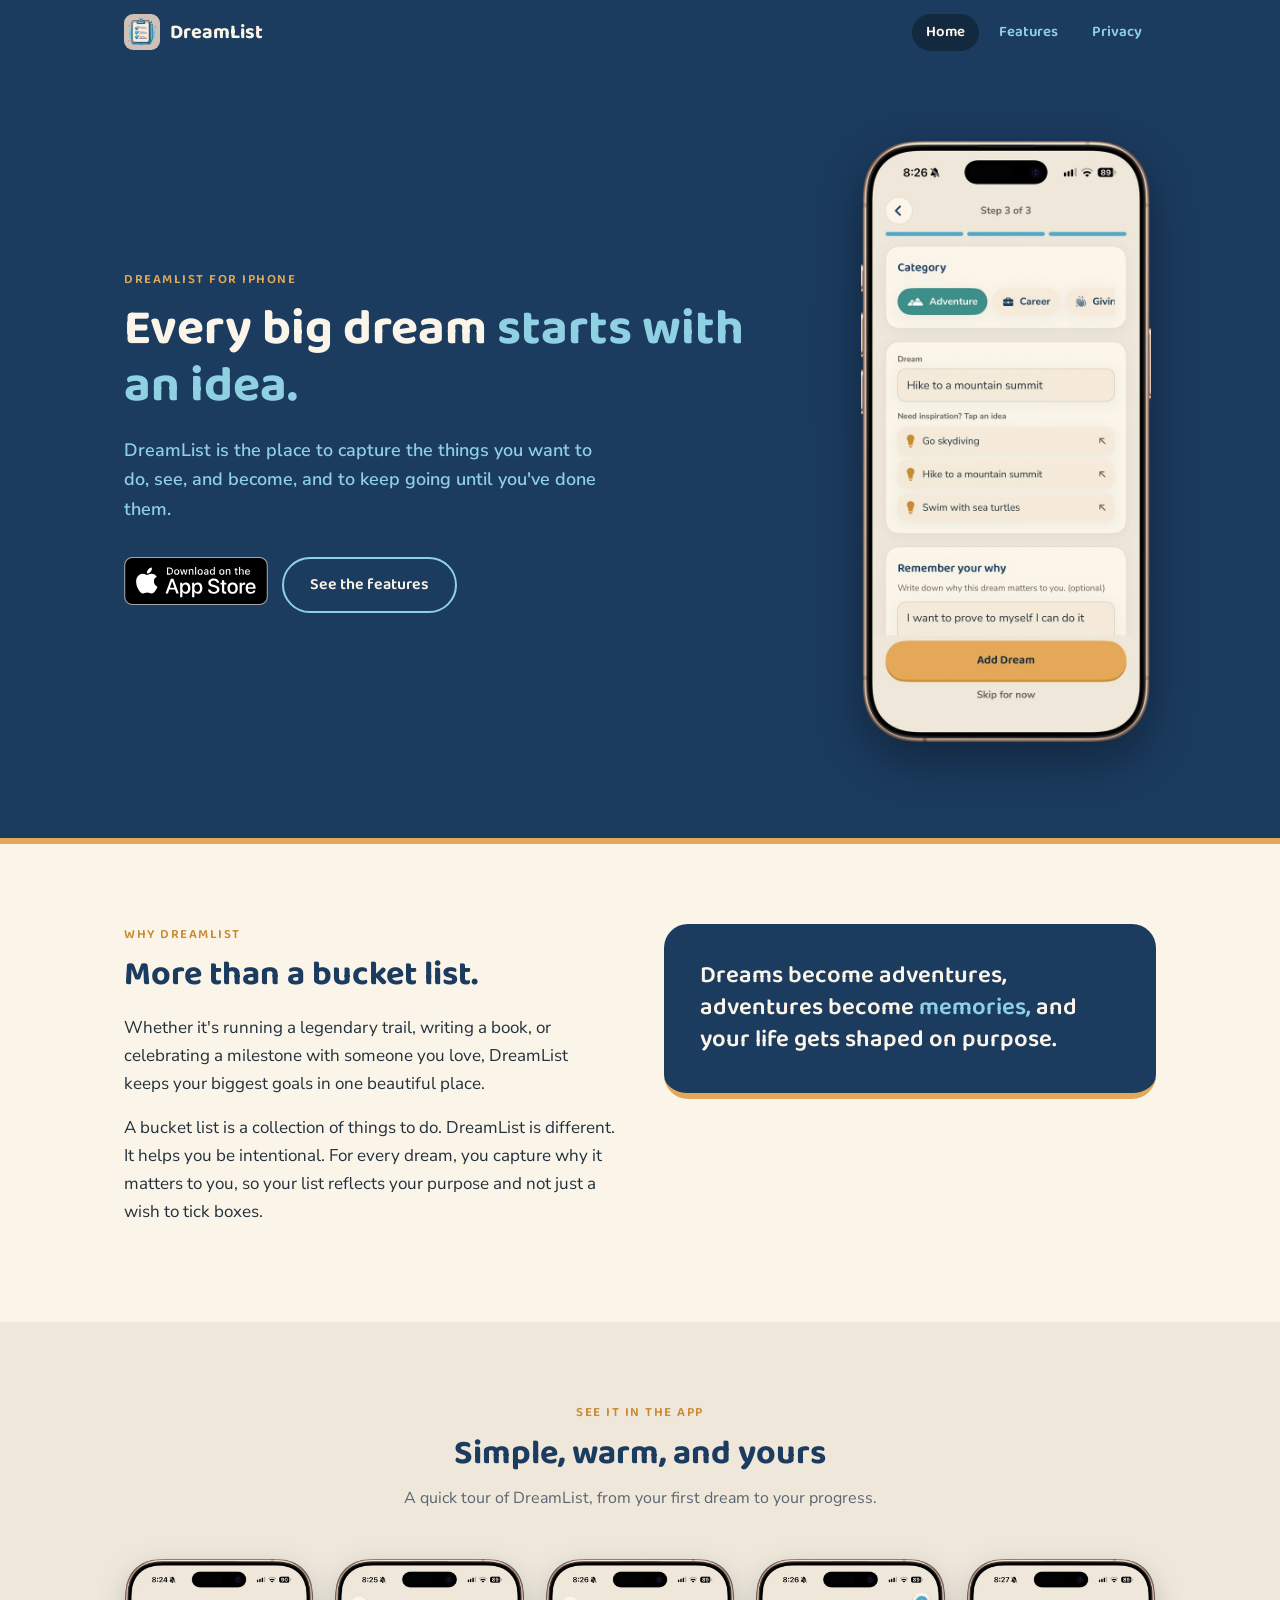
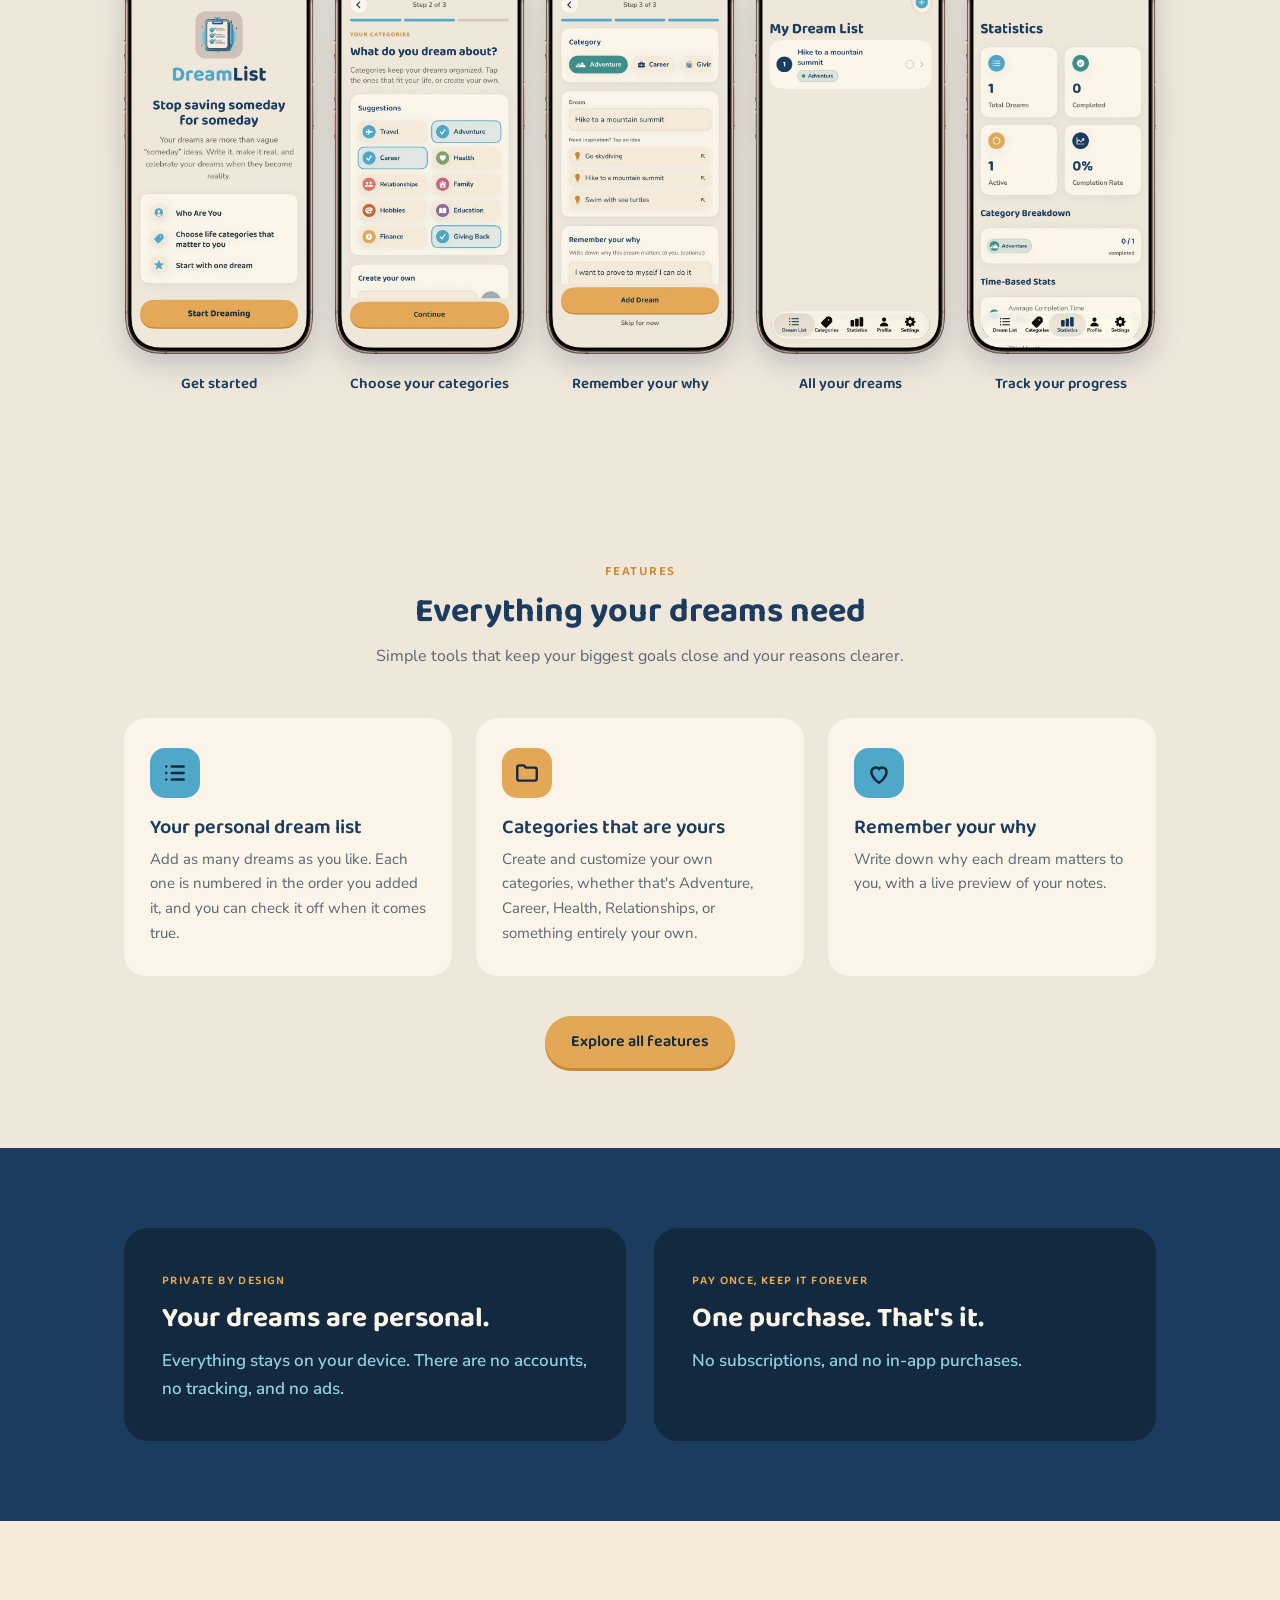
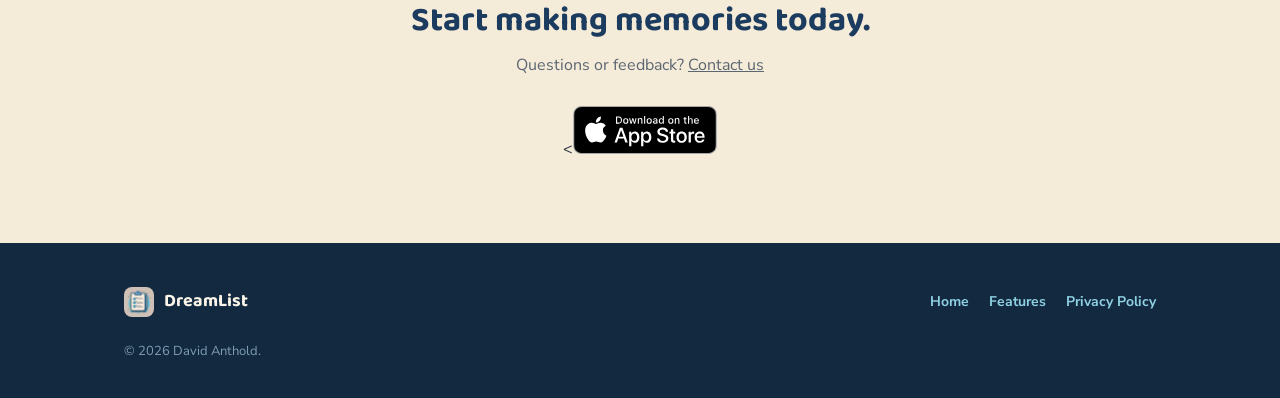
==== index.html @ 2f22e819 "Update index.html" ====
<!DOCTYPE html>
<html lang="en">
<head>
<meta charset="UTF-8">
<meta name="viewport" content="width=device-width, initial-scale=1.0">
<title>DreamList — Your someday, made today</title>
<meta name="description" content="DreamList is the place to capture the things you want to do, see, and become, and to keep going until you've done them. Private by design. Pay once, keep it forever.">
<link rel="icon" type="image/png" href="DreamList_icon5.png">
<link rel="apple-touch-icon" href="DreamList_icon5.png">
<link rel="preconnect" href="https://fonts.googleapis.com">
<link rel="preconnect" href="https://fonts.gstatic.com" crossorigin>
<link href="https://fonts.googleapis.com/css2?family=Baloo+2:wght@500;600;700;800&family=Nunito+Sans:wght@400;600;700;800&display=swap" rel="stylesheet">
<link rel="stylesheet" href="styles.css">
</head>
<body>

<header class="navbar">
  <div class="wrap">
    <a class="logo" href="index.html"><img src="DreamList_icon5.png" alt=""><span>DreamList</span></a>
    <nav>
      <a class="active" href="index.html">Home</a>
      <a href="features.html">Features</a>
      <a href="privacy.html">Privacy</a>
    </nav>
  </div>
</header>

<section class="hero dark">
  <div class="wrap">
    <div class="hero-copy">
      <div class="eyebrow">DreamList for iPhone</div>
      <h1>Every big dream <span>starts with an idea.</span></h1>
      <p class="lead">DreamList is the place to capture the things you want to do, see, and become, and to keep going until you've done them.</p>
      <div class="actions">
        <a class="appstore" href="#" aria-label="Download DreamList on the App Store"><img src="images/download-on-the-app-store.svg" alt="Download on the App Store" width="144" height="48"></a>
        <a class="btn ghost" href="features.html">See the features</a>
      </div>
    </div>
    <div class="hero-visual">
      <img class="shot" src="images/dreamlist-app-3-remember-your-why.webp" width="640" height="1326" alt="The DreamList app: adding a dream with a note about why it matters">
      </div>
    </div>
  </div>
</section>

<section class="intro">
  <div class="wrap">
    <div class="grid">
      <div>
        <div class="eyebrow">Why DreamList</div>
        <h2 style="margin-bottom:20px;">More than a bucket list.</h2>
        <p>Whether it's running a legendary trail, writing a book, or celebrating a milestone with someone you love, DreamList keeps your biggest goals in one beautiful place.</p>
        <p>A bucket list is a collection of things to do. DreamList is different. It helps you be intentional. For every dream, you capture why it matters to you, so your list reflects your purpose and not just a wish to tick boxes.</p>
      </div>
      <div class="pull">Dreams become adventures, adventures become <span>memories,</span> and your life gets shaped on purpose.</div>
    </div>
  </div>
</section>

<section style="padding-bottom:56px;">
  <div class="wrap">
    <div class="center">
      <div class="eyebrow">See it in the app</div>
      <h2>Simple, warm, and yours</h2>
      <p class="sub">A quick tour of DreamList, from your first dream to your progress.</p>
    </div>
    <div class="gallery" tabindex="0" aria-label="DreamList app screenshots">
      <figure><img class="shot" src="images/dreamlist-app-1-welcome.webp" width="640" height="1326" loading="lazy" alt="DreamList welcome screen: Stop saving someday for someday, with a Start Dreaming button"><figcaption>Get started</figcaption></figure>
      <figure><img class="shot" src="images/dreamlist-app-2-categories.webp" width="640" height="1326" loading="lazy" alt="Choosing life categories such as Adventure, Career, Health, and Giving Back"><figcaption>Choose your categories</figcaption></figure>
      <figure><img class="shot" src="images/dreamlist-app-3-remember-your-why.webp" width="640" height="1326" loading="lazy" alt="Adding a dream with a category and a note about why it matters"><figcaption>Remember your why</figcaption></figure>
      <figure><img class="shot" src="images/dreamlist-app-4-dream-list.webp" width="640" height="1326" loading="lazy" alt="My Dream List screen with one numbered dream"><figcaption>All your dreams</figcaption></figure>
      <figure><img class="shot" src="images/dreamlist-app-5-statistics.webp" width="640" height="1326" loading="lazy" alt="Statistics screen showing total, completed, and active dreams and completion rate"><figcaption>Track your progress</figcaption></figure>
    </div>
    <p class="gallery-hint">Swipe to see more →</p>
  </div>
</section>

<section>
  <div class="wrap">
    <div class="center">
      <div class="eyebrow">Features</div>
      <h2>Everything your dreams need</h2>
      <p class="sub">Simple tools that keep your biggest goals close and your reasons clearer.</p>
    </div>
    <div class="cards">
      <div class="card">
        <div class="ico"><svg viewBox="0 0 24 24"><path d="M9 6h11M9 12h11M9 18h11"/><path d="M4 6h.01M4 12h.01M4 18h.01"/></svg></div>
        <h3>Your personal dream list</h3>
        <p>Add as many dreams as you like. Each one is numbered in the order you added it, and you can check it off when it comes true.</p>
      </div>
      <div class="card">
        <div class="ico gold"><svg viewBox="0 0 24 24"><path d="M3 7a2 2 0 0 1 2-2h4l2 2h8a2 2 0 0 1 2 2v8a2 2 0 0 1-2 2H5a2 2 0 0 1-2-2z"/></svg></div>
        <h3>Categories that are yours</h3>
        <p>Create and customize your own categories, whether that's Adventure, Career, Health, Relationships, or something entirely your own.</p>
      </div>
      <div class="card">
        <div class="ico"><svg viewBox="0 0 24 24"><path d="M12 21s-7-4.4-7-10a4 4 0 0 1 7-2.6A4 4 0 0 1 19 11c0 5.6-7 10-7 10z"/></svg></div>
        <h3>Remember your why</h3>
        <p>Write down why each dream matters to you, with a live preview of your notes.</p>
      </div>
    </div>
    <div class="center" style="margin-top:40px;">
      <a class="btn" href="features.html">Explore all features</a>
    </div>
  </div>
</section>

<section class="promise dark">
  <div class="wrap">
    <div class="two">
      <div class="box">
        <div class="tag">Private by design</div>
        <h2>Your dreams are personal.</h2>
        <p>Everything stays on your device. There are no accounts, no tracking, and no ads.</p>
      </div>
      <div class="box">
        <div class="tag">Pay once, keep it forever</div>
        <h2>One purchase. That's it.</h2>
        <p>No subscriptions, and no in-app purchases.</p>
      </div>
    </div>
  </div>
</section>

<section class="cta">
  <div class="narrow center">
    <h2>Start making memories today.</h2>
    <p>Questions or feedback? <a href="mailto:dave@daveanthold.com">Contact us</a></p>
    <<a class="appstore" href="#" aria-label="Download DreamList on the App Store"><img src="images/download-on-the-app-store.svg" alt="Download on the App Store" width="144" height="48"></a>
  </div>
</section>

<footer>
  <div class="wrap">
    <div class="brand"><img src="DreamList_icon5.png" alt="">DreamList</div>
    <nav>
      <a href="index.html">Home</a>
      <a href="features.html">Features</a>
      <a href="privacy.html">Privacy Policy</a>
    </nav>
    <div class="small">© 2026 David Anthold.</div>
  </div>
</footer>

</body>
</html>
---- styles.css ----
:root{
  --cream:#F5EBD9;
  --paper:#FBF5E9;
  --navy:#1B3B5F;
  --navy-deep:#12293F;
  --sky:#4FA8C9;
  --sky-light:#8FD0E3;
  --gold:#E3A857;
  --gold-deep:#C98A34;
  --taupe:#C7B8A6;
  --taupe-light:#EFE7DA;
  --ink:#22303C;
  --muted:#5B6672;
}
*{box-sizing:border-box;}
html{scroll-behavior:smooth;}
body{
  margin:0;
  background:var(--taupe-light);
  color:var(--ink);
  font-family:'Nunito Sans',sans-serif;
  line-height:1.65;
  font-size:16px;
}
a{color:inherit;}
img{max-width:100%;}
.wrap{max-width:1080px;margin:0 auto;padding:0 24px;}
.narrow{max-width:760px;margin:0 auto;padding:0 24px;}

/* Nav */
.navbar{background:var(--navy);padding:14px 0;position:sticky;top:0;z-index:10;}
.navbar .wrap{display:flex;align-items:center;gap:12px;flex-wrap:wrap;}
.navbar .logo{display:flex;align-items:center;gap:10px;text-decoration:none;}
.navbar .logo img{width:36px;height:36px;border-radius:9px;}
.navbar .logo span{font-family:'Baloo 2',sans-serif;font-weight:700;color:var(--paper);font-size:20px;}
.navbar nav{margin-left:auto;display:flex;gap:6px;}
.navbar nav a{
  font-family:'Baloo 2',sans-serif;font-weight:600;font-size:15px;
  color:var(--sky-light);text-decoration:none;padding:6px 14px;border-radius:999px;
}
.navbar nav a:hover{color:var(--paper);}
.navbar nav a.active{background:var(--navy-deep);color:var(--paper);}

/* Buttons */
.btn{
  display:inline-flex;align-items:center;gap:10px;
  font-family:'Baloo 2',sans-serif;font-weight:600;font-size:16px;
  background:var(--gold);color:var(--navy-deep);
  padding:13px 26px;border-radius:999px;text-decoration:none;
  box-shadow:0 3px 0 var(--gold-deep);
  transition:transform .12s;
}
.btn:hover{transform:translateY(-1px);}
.btn.ghost{background:transparent;border:2px solid var(--sky-light);color:var(--paper);box-shadow:none;}

/* Type */
.eyebrow{
  font-family:'Baloo 2',sans-serif;font-weight:600;font-size:13px;
  letter-spacing:1.5px;text-transform:uppercase;color:var(--gold-deep);margin:0 0 10px;
}
.dark .eyebrow{color:var(--gold);}
h1,h2,h3{font-family:'Baloo 2',sans-serif;color:var(--navy);margin:0;line-height:1.15;}
h1{font-size:50px;font-weight:700;}
h2{font-size:34px;font-weight:700;}
h3{font-size:20px;font-weight:600;}

/* Hero */
.hero{background:var(--navy);padding:76px 0 96px;border-bottom:6px solid var(--gold);}
.hero .wrap{display:flex;align-items:center;gap:56px;flex-wrap:wrap;}
.hero-copy{flex:1;min-width:320px;}
.hero h1{color:var(--paper);margin-bottom:20px;}
.hero h1 span{color:var(--sky-light);}
.hero p.lead{font-size:18px;color:var(--sky-light);font-weight:600;max-width:480px;margin:0 0 32px;}
.hero .actions{display:flex;gap:14px;flex-wrap:wrap;}
.hero-visual{flex:0 0 300px;display:flex;justify-content:center;}
.phone{
  width:270px;background:var(--paper);border-radius:34px;padding:22px;
  box-shadow:0 12px 0 var(--navy-deep);
}
.phone .head{display:flex;align-items:center;gap:10px;margin-bottom:14px;}
.phone .head img{width:42px;height:42px;border-radius:11px;}
.phone .head .t{font-family:'Baloo 2',sans-serif;font-weight:700;color:var(--navy);font-size:17px;line-height:1.1;}
.phone .head .s{font-size:11px;color:var(--muted);font-weight:700;}
.dream{display:flex;align-items:center;gap:10px;padding:11px 0;border-bottom:1px dashed var(--taupe);}
.dream:last-child{border-bottom:none;}
.dream .num{font-family:'Baloo 2',sans-serif;font-weight:700;font-size:13px;color:var(--gold-deep);width:16px;}
.dream .txt{font-size:13px;font-weight:700;color:var(--ink);flex:1;}
.dream .chk{width:22px;height:22px;border-radius:7px;background:var(--sky);display:flex;align-items:center;justify-content:center;flex-shrink:0;}
.dream .chk.open{background:transparent;border:2px solid var(--taupe);}
.dream .chk svg{width:13px;height:13px;}

/* Sections */
section{padding:80px 0;}
.center{text-align:center;}
.center p.sub{max-width:560px;margin:12px auto 0;color:var(--muted);}

.intro{background:var(--paper);}
.intro .grid{display:grid;grid-template-columns:1fr 1fr;gap:48px;align-items:start;}
.intro p{margin:0 0 16px;color:var(--ink);font-size:17px;}
.intro .pull{
  background:var(--navy);color:var(--paper);border-radius:24px;padding:36px;
  font-family:'Baloo 2',sans-serif;font-size:24px;font-weight:600;line-height:1.35;
  border-bottom:6px solid var(--gold);
}
.intro .pull span{color:var(--sky-light);}

/* Feature cards */
.cards{display:grid;grid-template-columns:repeat(3,1fr);gap:24px;margin-top:48px;}
.card{background:var(--paper);border-radius:22px;padding:30px 26px;}
.card .ico{
  width:50px;height:50px;border-radius:15px;background:var(--sky);
  display:flex;align-items:center;justify-content:center;margin-bottom:18px;
}
.card .ico.gold{background:var(--gold);}
.card .ico svg{width:26px;height:26px;stroke:var(--navy-deep);fill:none;stroke-width:2.2;stroke-linecap:round;stroke-linejoin:round;}
.card h3{margin-bottom:8px;}
.card p{margin:0;font-size:15px;color:var(--muted);}

/* Promise */
.promise{background:var(--navy);}
.promise .two{display:grid;grid-template-columns:1fr 1fr;gap:28px;}
.promise .box{background:var(--navy-deep);border-radius:24px;padding:38px;}
.promise .box h2{color:var(--paper);font-size:28px;margin-bottom:12px;}
.promise .box p{margin:0;color:var(--sky-light);font-weight:600;font-size:17px;}
.promise .box .tag{
  display:inline-block;font-family:'Baloo 2',sans-serif;font-weight:600;font-size:12px;
  letter-spacing:1.4px;text-transform:uppercase;color:var(--gold);margin-bottom:12px;
}

/* CTA */
.cta{background:var(--cream);}
.cta h2{margin-bottom:12px;}
.cta p{color:var(--muted);margin:0 0 28px;}
.cta .btn{background:var(--navy);color:var(--paper);box-shadow:0 3px 0 var(--navy-deep);}

/* Page header */
.page-head{background:var(--navy);padding:64px 0 56px;border-bottom:6px solid var(--gold);}
.page-head h1{color:var(--paper);font-size:44px;margin-bottom:12px;}
.page-head p{color:var(--sky-light);font-weight:600;font-size:18px;margin:0;max-width:560px;}

/* Policy */
.policy{background:var(--paper);padding:64px 0 80px;}
.policy .updated{color:var(--muted);font-size:14px;font-weight:700;margin:0 0 32px;}
.policy h2{font-size:22px;margin:32px 0 8px;}
.policy p{margin:0;color:var(--ink);}
.policy .contact-line{margin-top:40px;padding:22px 26px;background:var(--cream);border-radius:18px;}

/* Footer */
footer{background:var(--navy-deep);padding:44px 0 36px;color:var(--sky-light);font-size:14px;}
footer .wrap{display:flex;align-items:center;gap:24px;flex-wrap:wrap;}
footer .brand{display:flex;align-items:center;gap:10px;font-family:'Baloo 2',sans-serif;font-weight:700;color:var(--paper);font-size:18px;}
footer .brand img{width:30px;height:30px;border-radius:8px;}
footer nav{margin-left:auto;display:flex;gap:20px;}
footer nav a{text-decoration:none;font-weight:700;}
footer nav a:hover{color:var(--paper);}
footer .small{width:100%;color:#7F9CB5;font-size:13px;}

@media (max-width:820px){
  h1{font-size:36px;}
  h2{font-size:28px;}
  .page-head h1{font-size:34px;}
  .cards{grid-template-columns:1fr;}
  .intro .grid,.promise .two{grid-template-columns:1fr;}
  .hero .wrap{flex-direction:column;align-items:flex-start;}
  .hero-visual{align-self:center;}
  section{padding:56px 0;}
  .navbar nav{margin-left:0;width:100%;}
}

/* App screenshots */
.shot{display:block;width:100%;height:auto;}
.hero-visual .shot{width:290px;filter:drop-shadow(0 18px 24px rgba(0,0,0,.35));}
.gallery{display:flex;gap:20px;overflow-x:auto;scroll-snap-type:x mandatory;padding:8px 24px 28px;margin:40px -24px 0;scrollbar-width:thin;scrollbar-color:var(--taupe) transparent;}
.gallery figure{flex:0 0 220px;margin:0;scroll-snap-align:start;}
.gallery .shot{filter:drop-shadow(0 10px 14px rgba(27,59,95,.22));}
.gallery figcaption{margin-top:18px;font-family:'Baloo 2',sans-serif;font-weight:600;font-size:15px;color:var(--navy);text-align:center;}
.gallery-hint{text-align:center;color:var(--muted);font-size:13px;font-weight:700;margin:0;}
@media (min-width:1100px){
  .gallery{overflow:visible;margin:40px 0 0;padding:8px 0 28px;justify-content:space-between;}
  .gallery figure{flex:1 1 0;}
  .gallery-hint{display:none;}
}

.showcase{display:grid;grid-template-columns:270px 1fr;gap:56px;align-items:center;margin-top:56px;}
.showcase.flip{grid-template-columns:1fr 270px;}
.showcase.flip .shot{order:2;}
.showcase .shot{filter:drop-shadow(0 14px 18px rgba(27,59,95,.22));}
.showcase h3{font-size:28px;margin:0 0 12px;}
.showcase p{margin:0;font-size:17px;color:var(--muted);max-width:480px;}
.showcase:first-of-type{margin-top:48px;}
@media (max-width:820px){
  .showcase,.showcase.flip{grid-template-columns:1fr;gap:24px;text-align:center;}
  .showcase .shot,.showcase.flip .shot{order:0;max-width:260px;margin:0 auto;}
  .showcase p{margin:0 auto;}
  .hero-visual .shot{width:240px;}
}
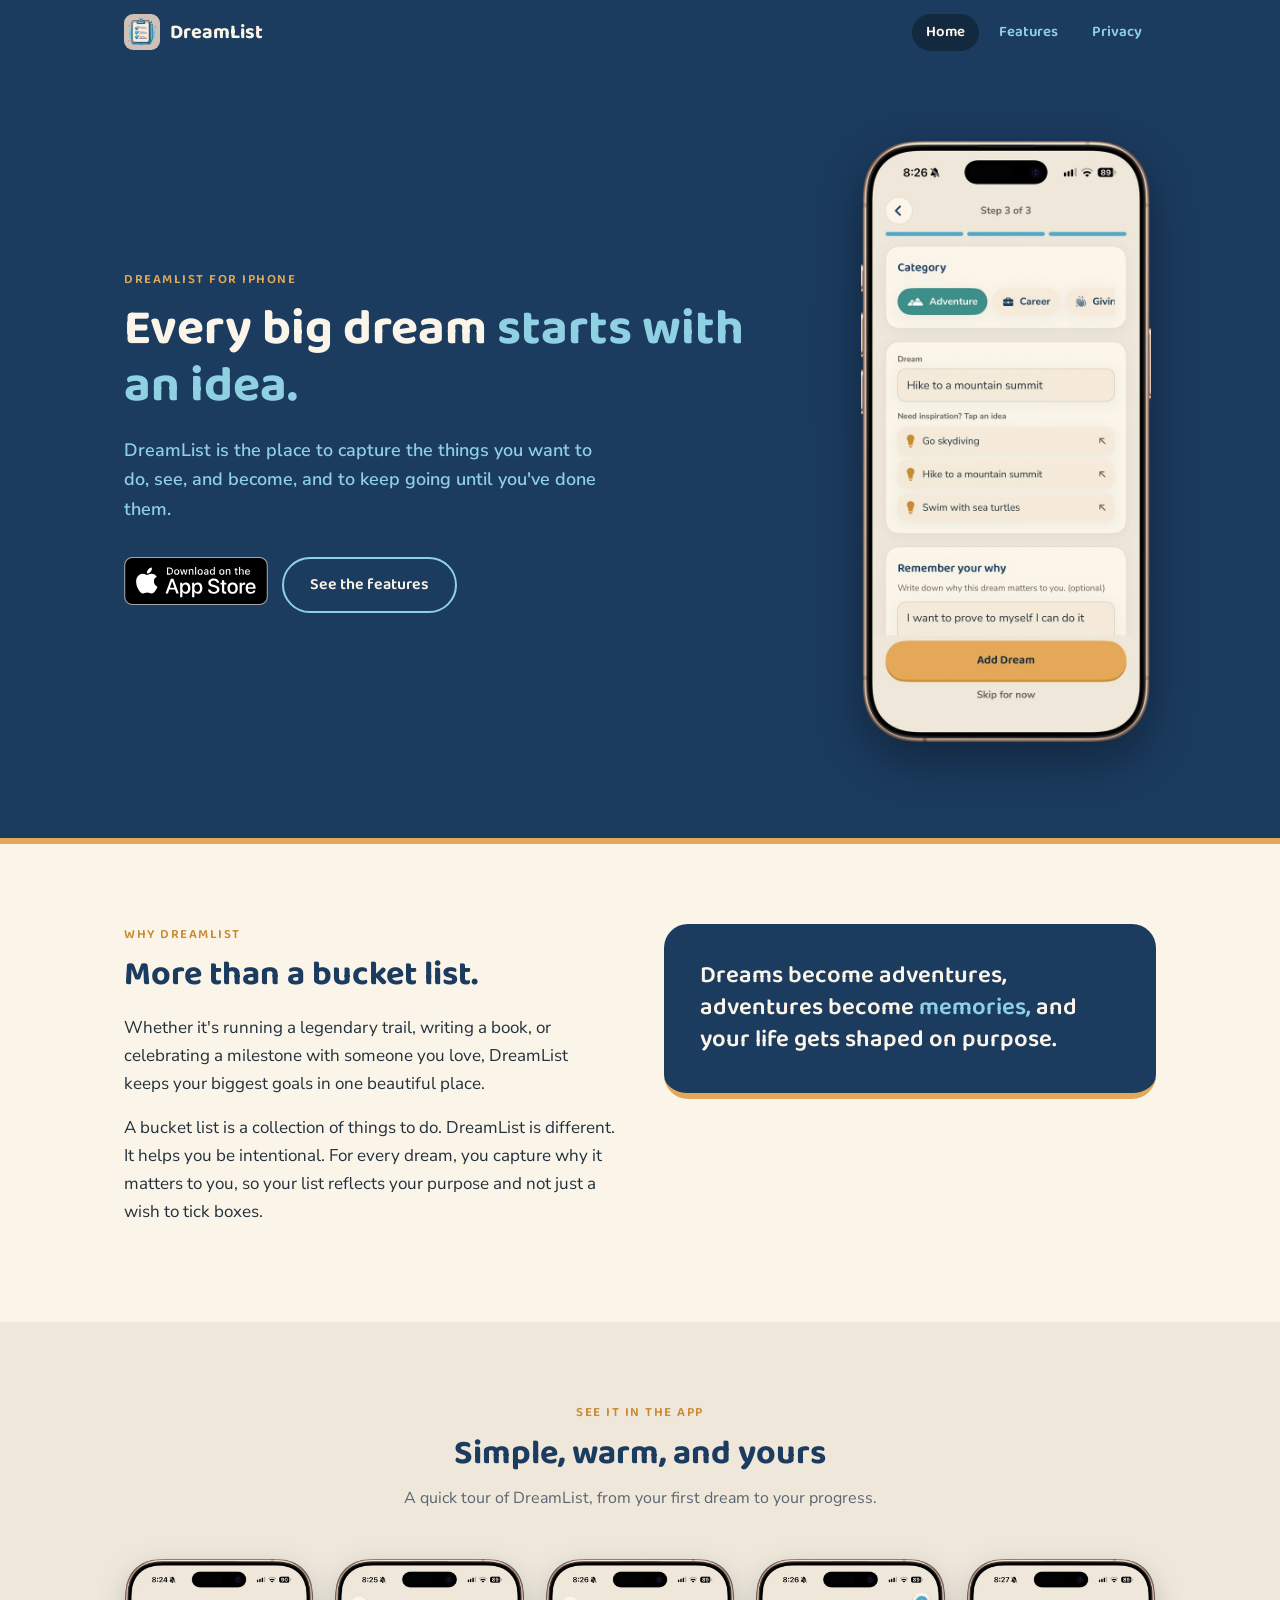
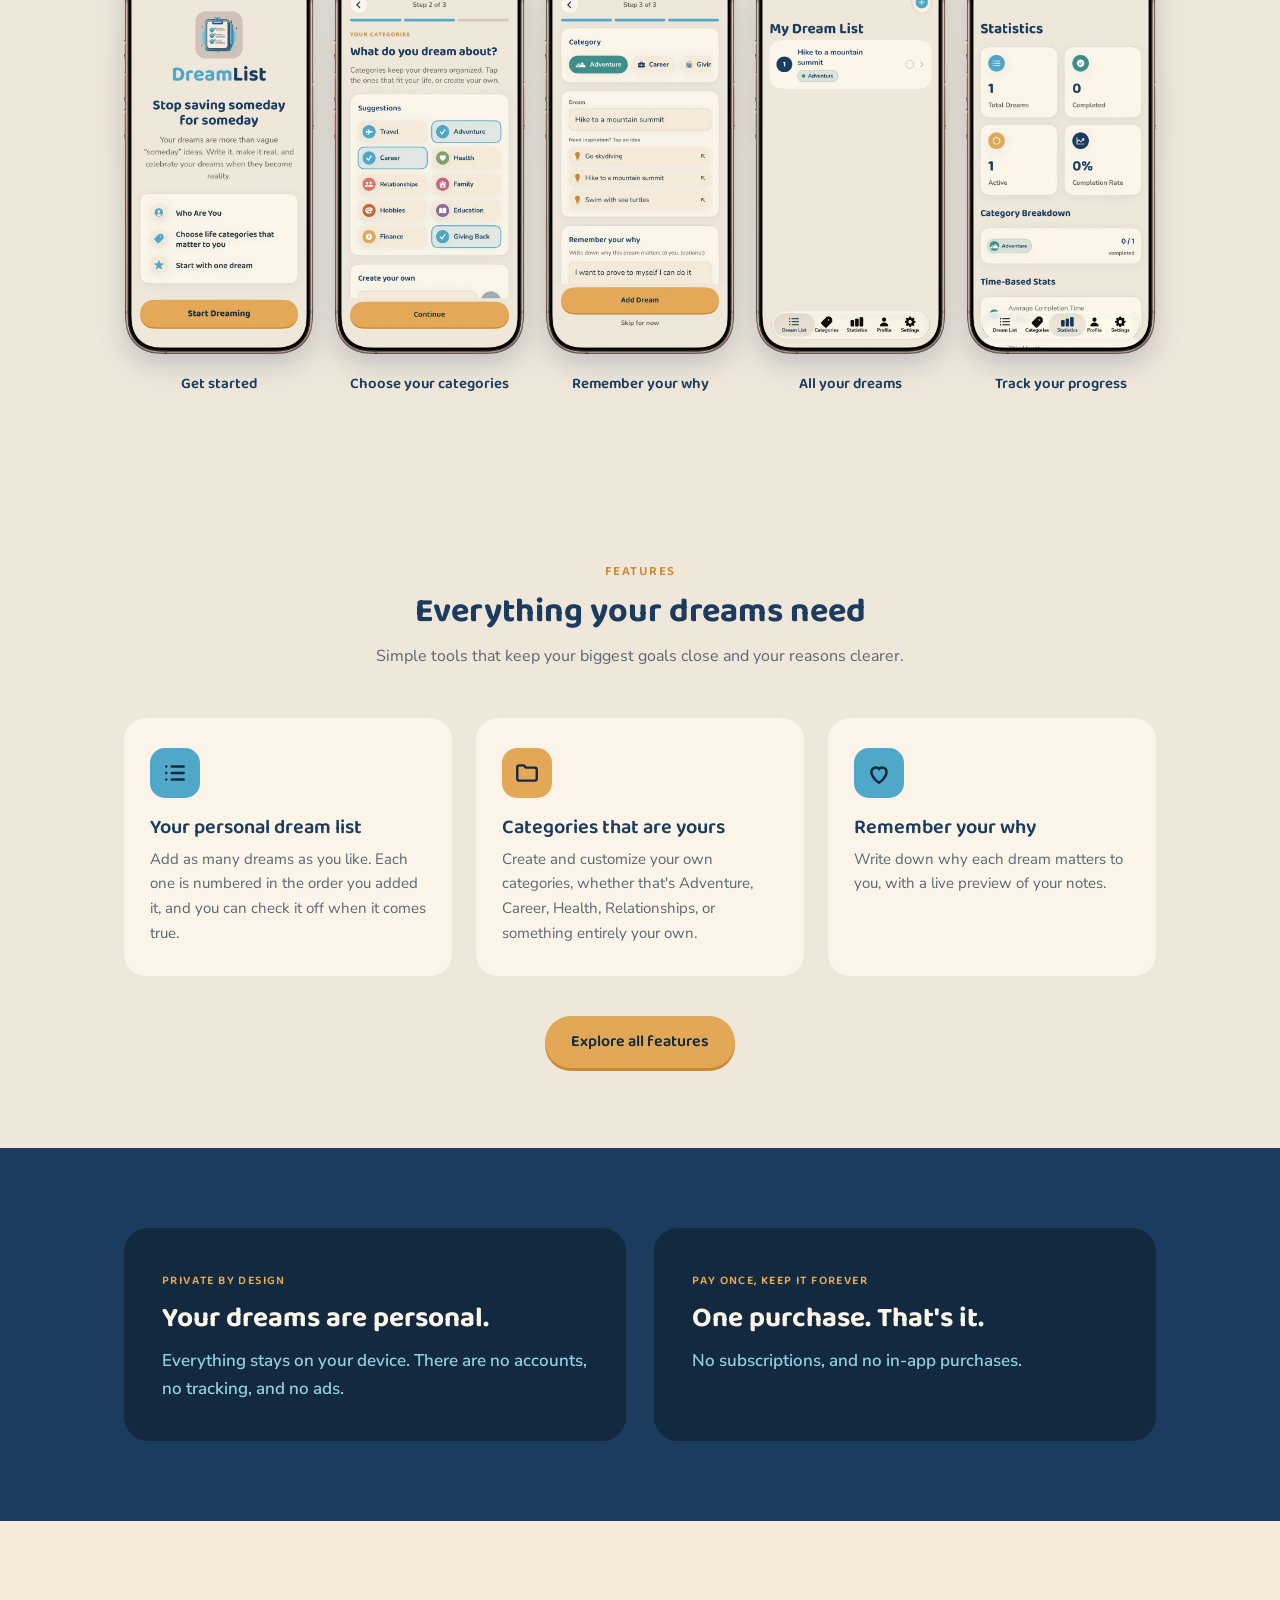
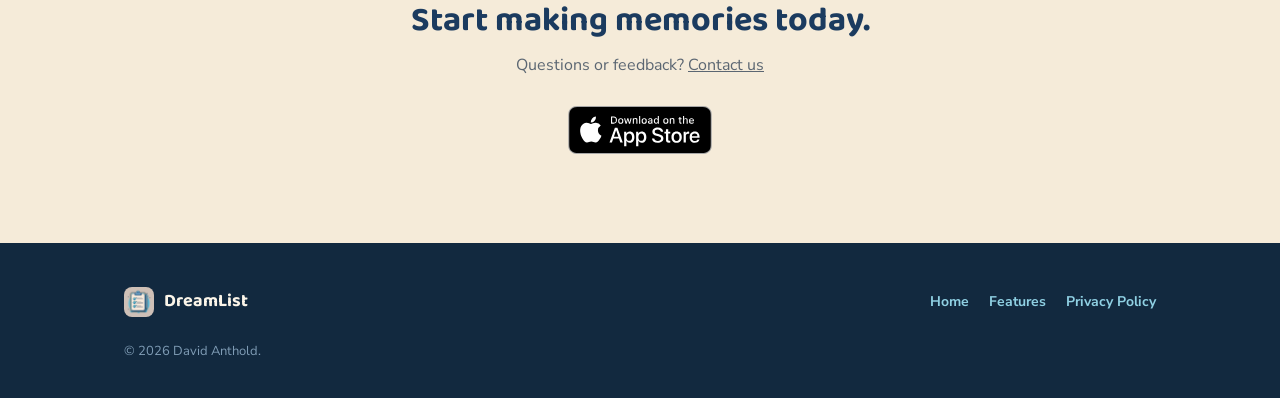
==== commit 317cc99b: "Update index.html" ====
--- a/index.html
+++ b/index.html
@@ -126,7 +126,7 @@
   <div class="narrow center">
     <h2>Start making memories today.</h2>
     <p>Questions or feedback? <a href="mailto:dave@daveanthold.com">Contact us</a></p>
-    <<a class="appstore" href="#" aria-label="Download DreamList on the App Store"><img src="images/download-on-the-app-store.svg" alt="Download on the App Store" width="144" height="48"></a>
+    <a class="appstore" href="#" aria-label="Download DreamList on the App Store"><img src="images/download-on-the-app-store.svg" alt="Download on the App Store" width="144" height="48"></a>
   </div>
 </section>
 
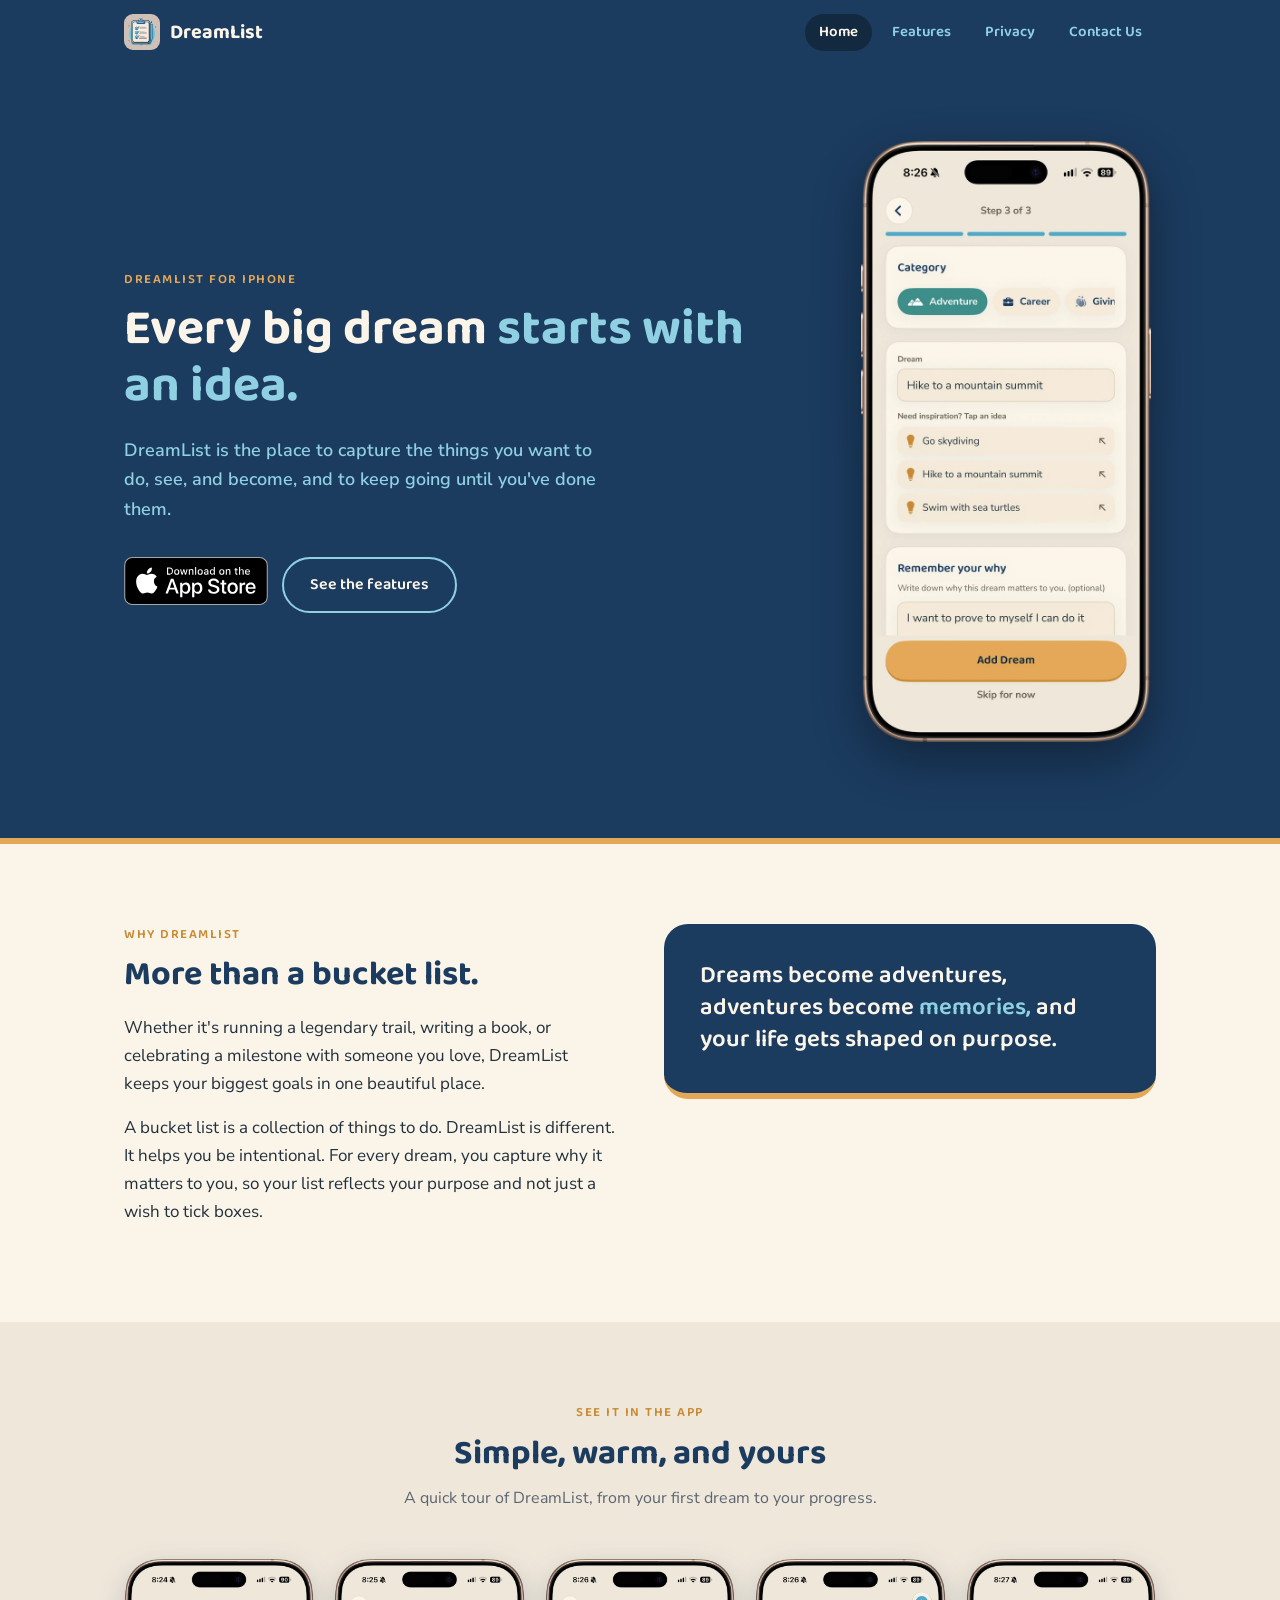
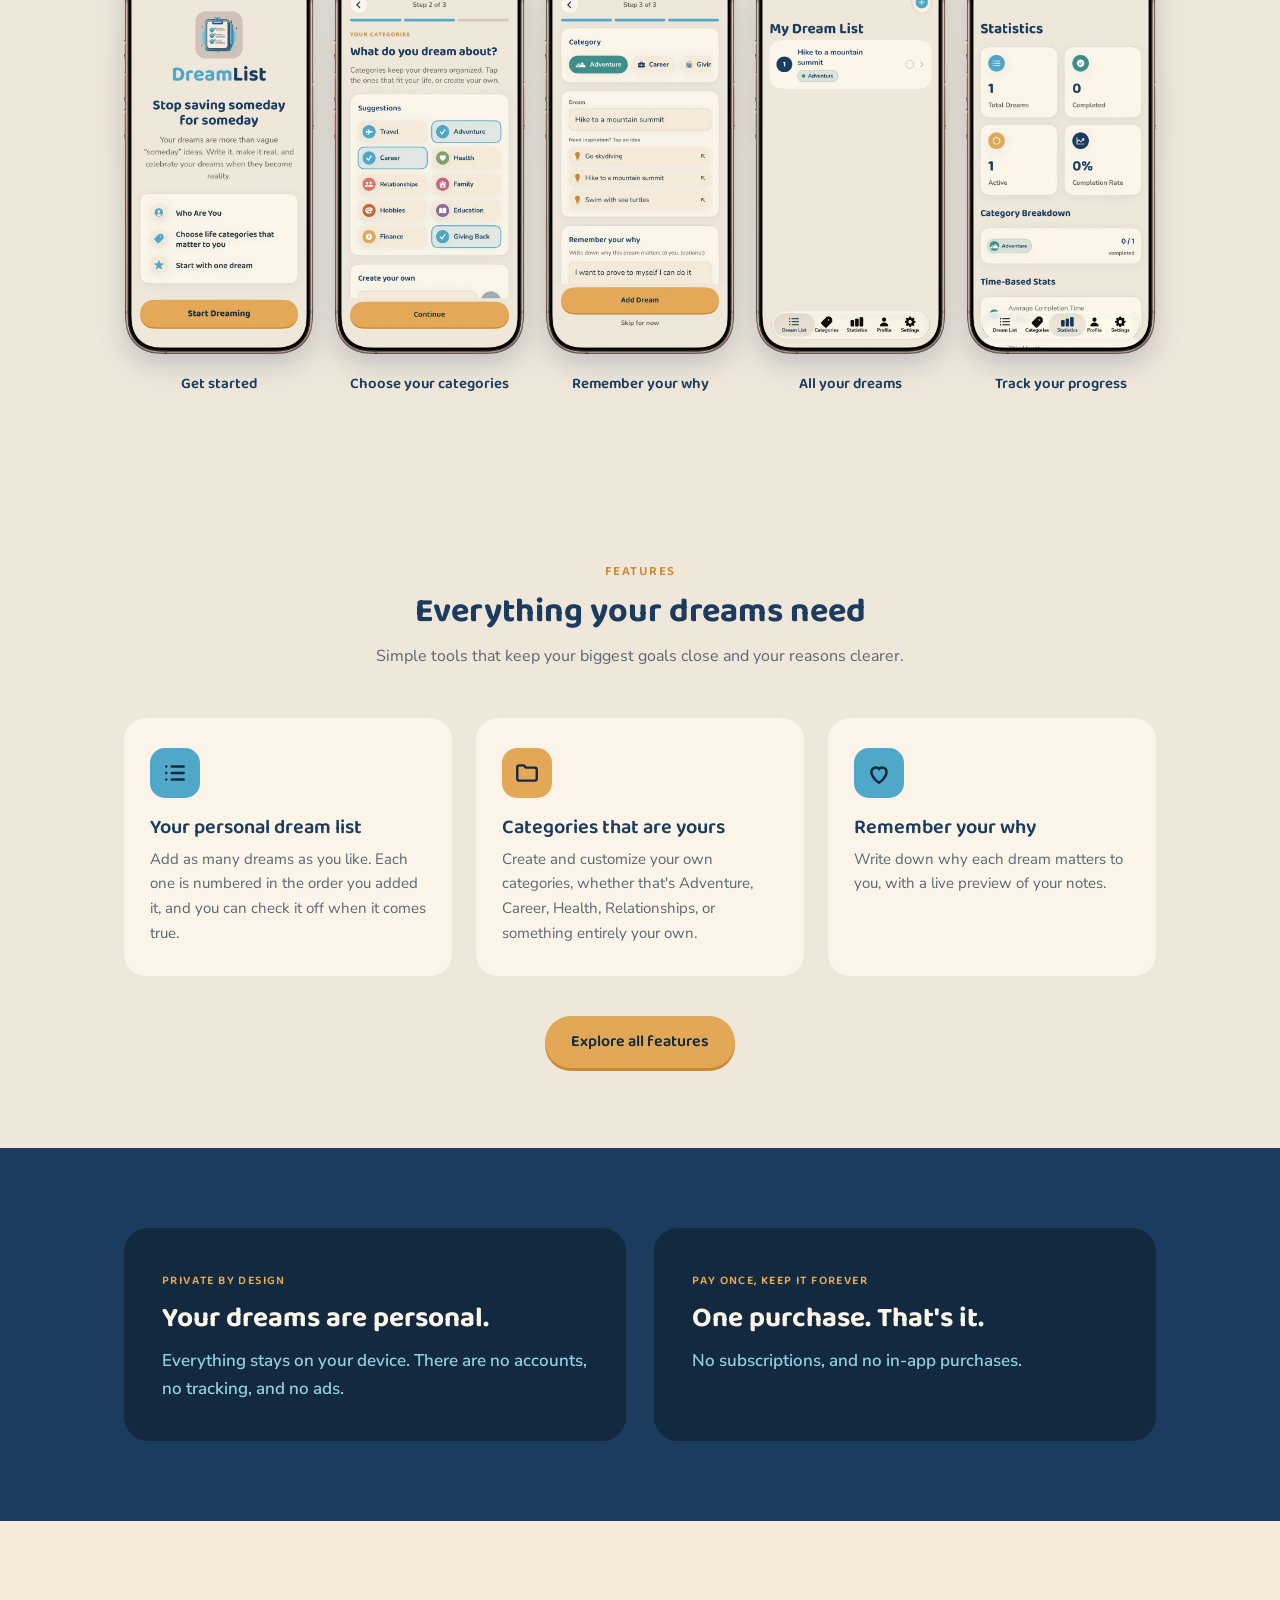
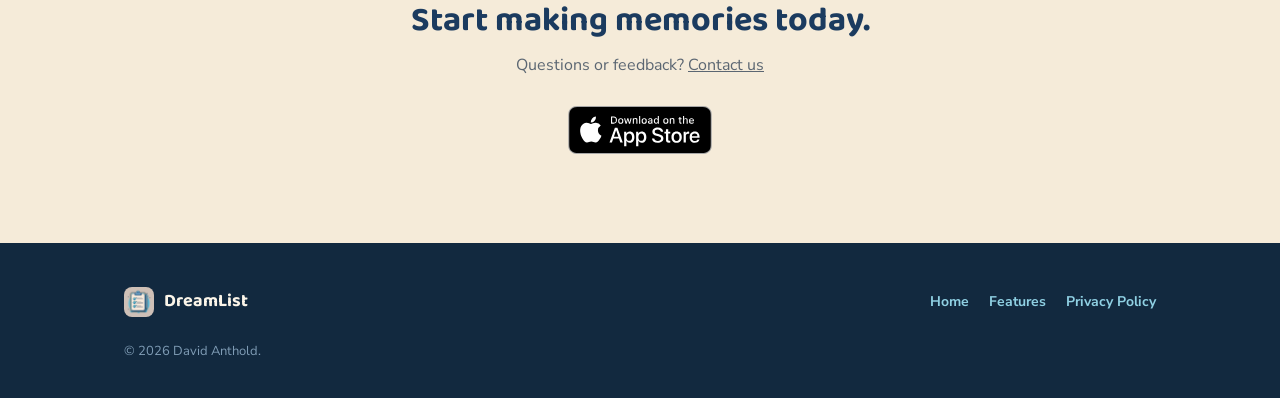
==== commit ae307fef: "Update index.html" ====
--- a/index.html
+++ b/index.html
@@ -21,6 +21,7 @@
       <a class="active" href="index.html">Home</a>
       <a href="features.html">Features</a>
       <a href="privacy.html">Privacy</a>
+      <a href="contact.html">Contact Us</a>
     </nav>
   </div>
 </header>
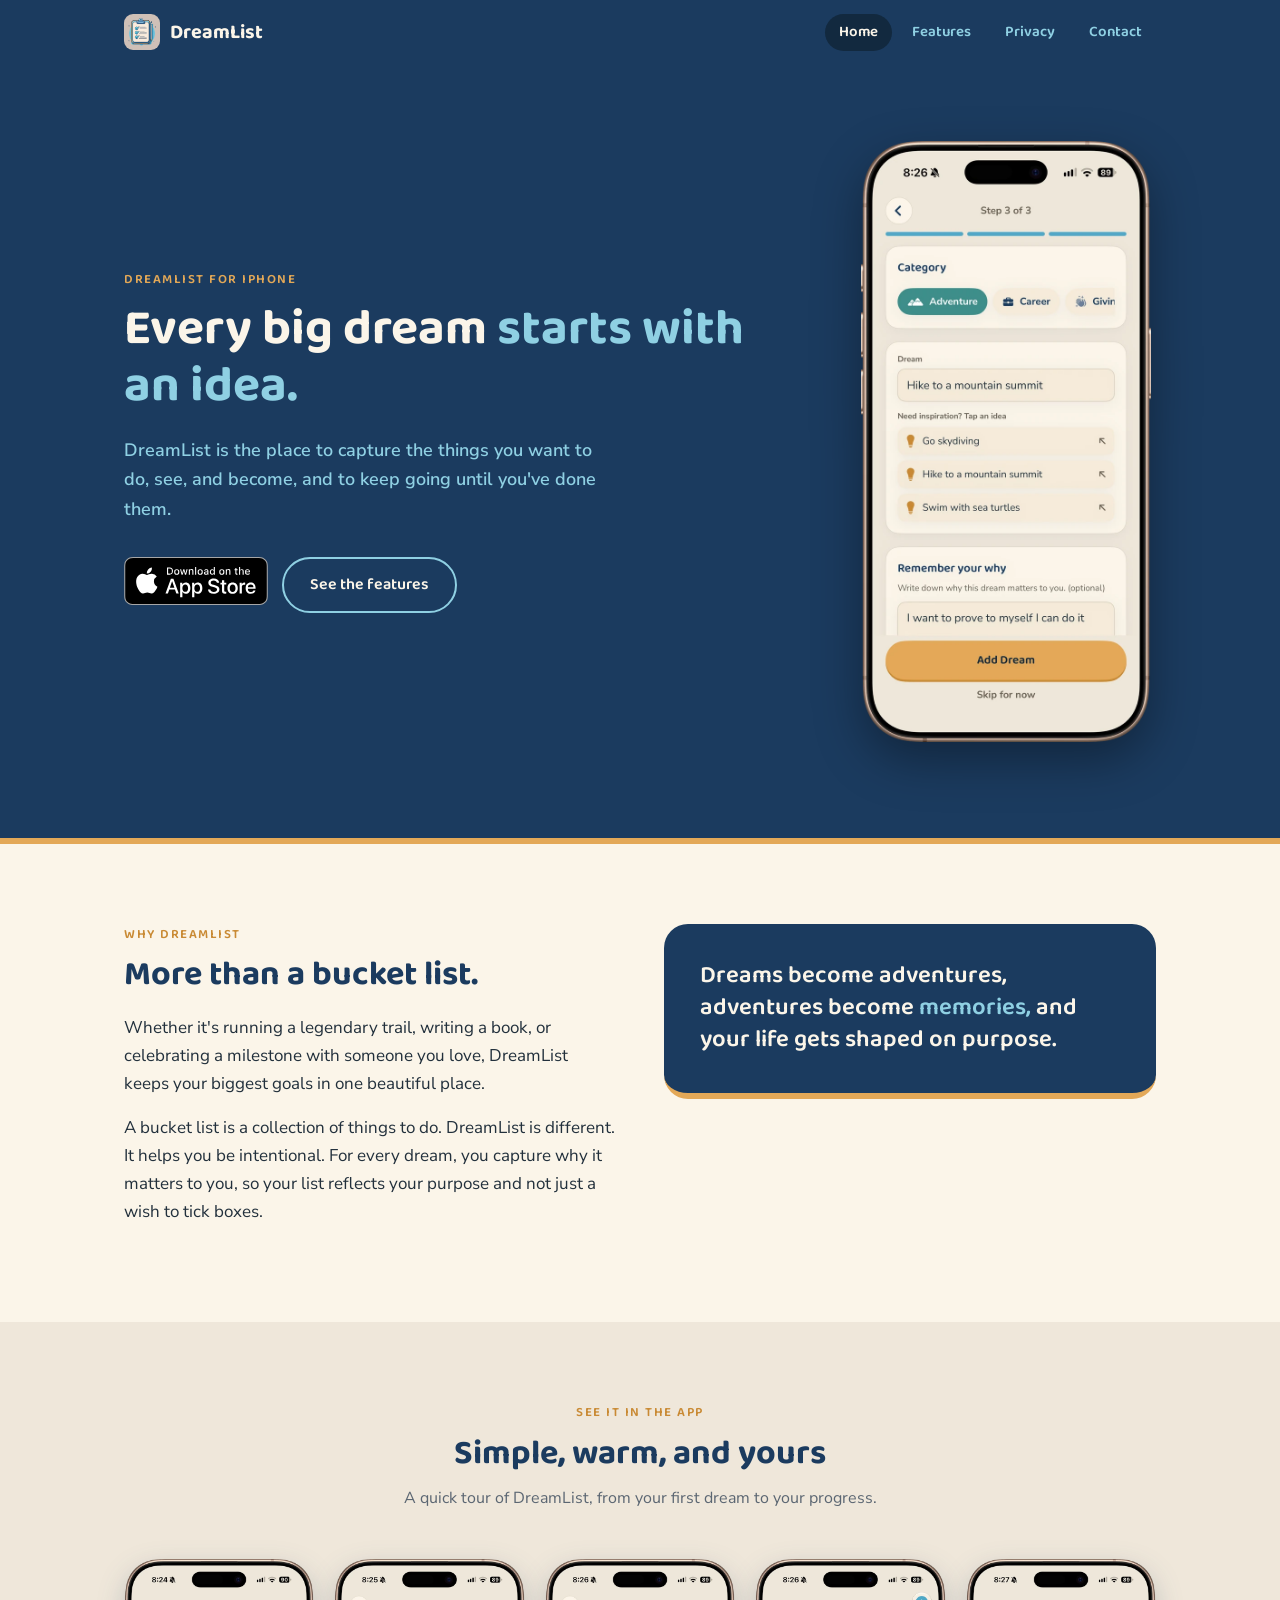
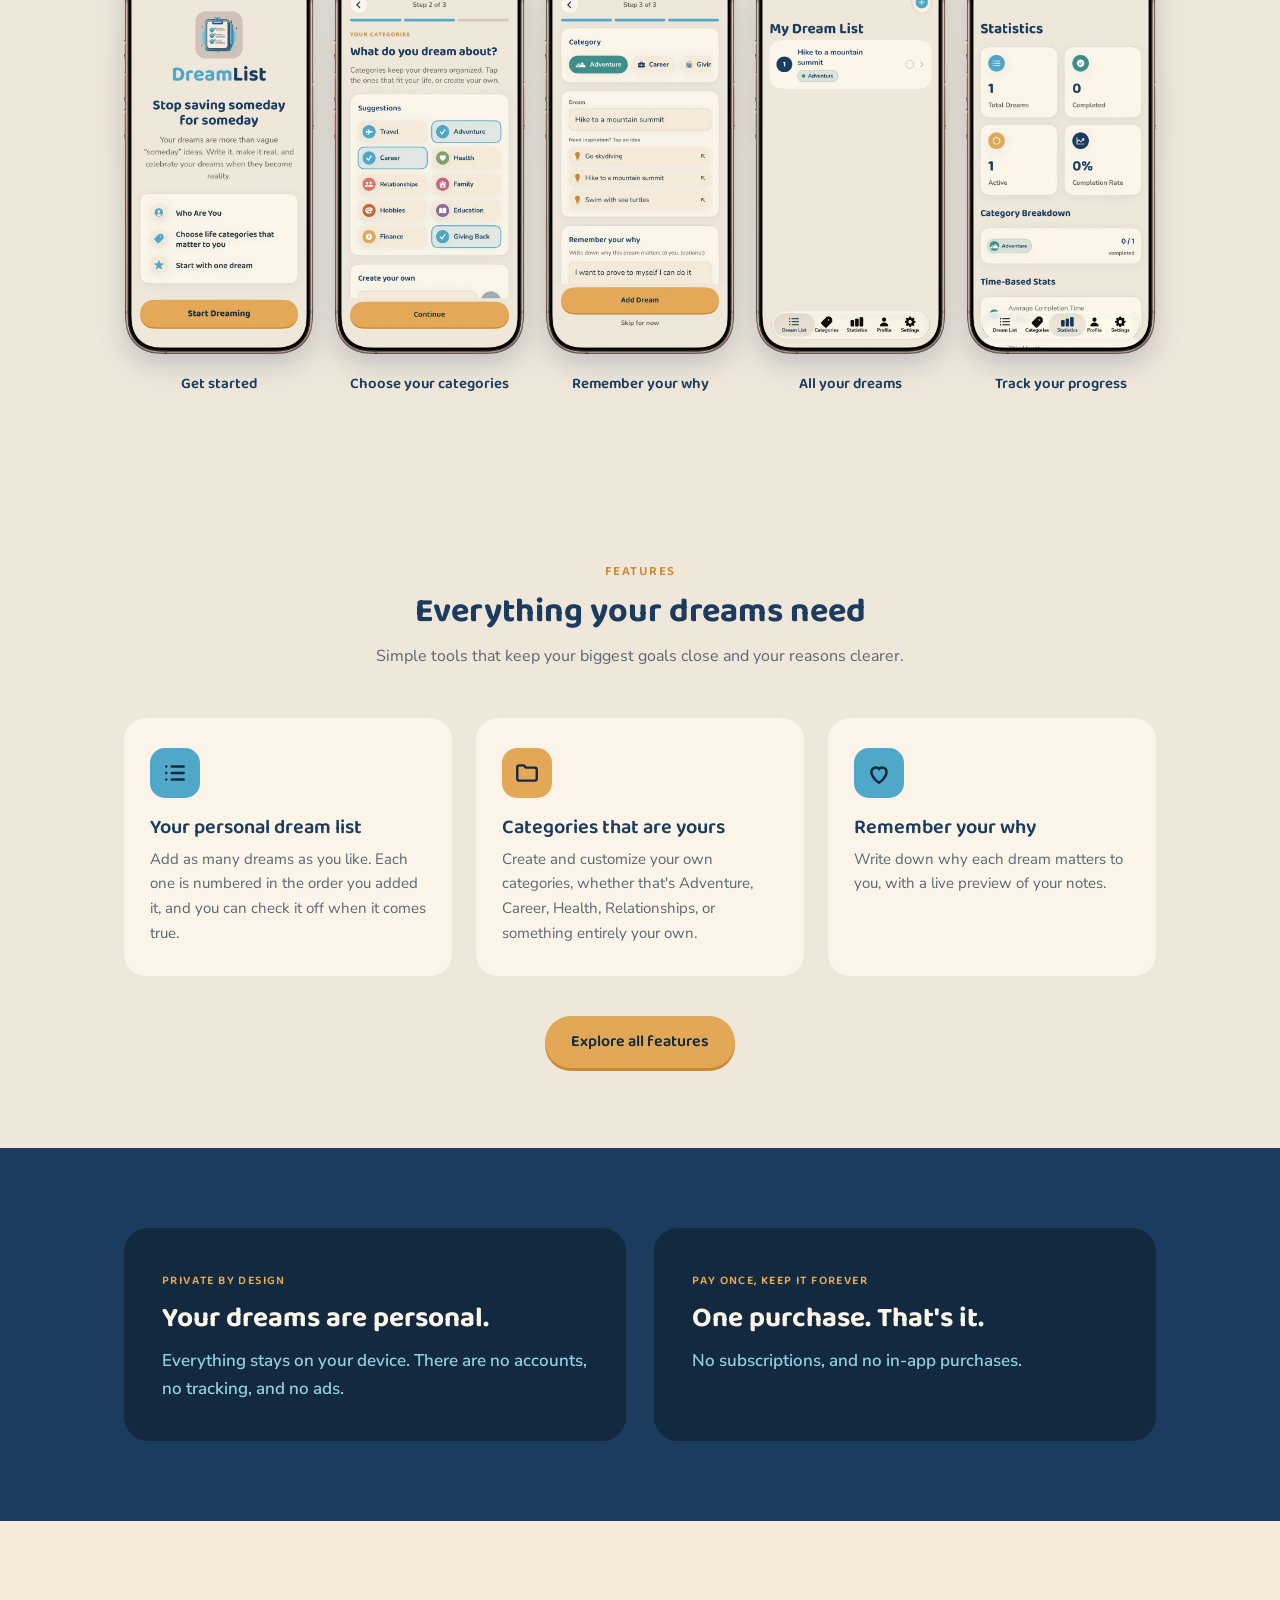
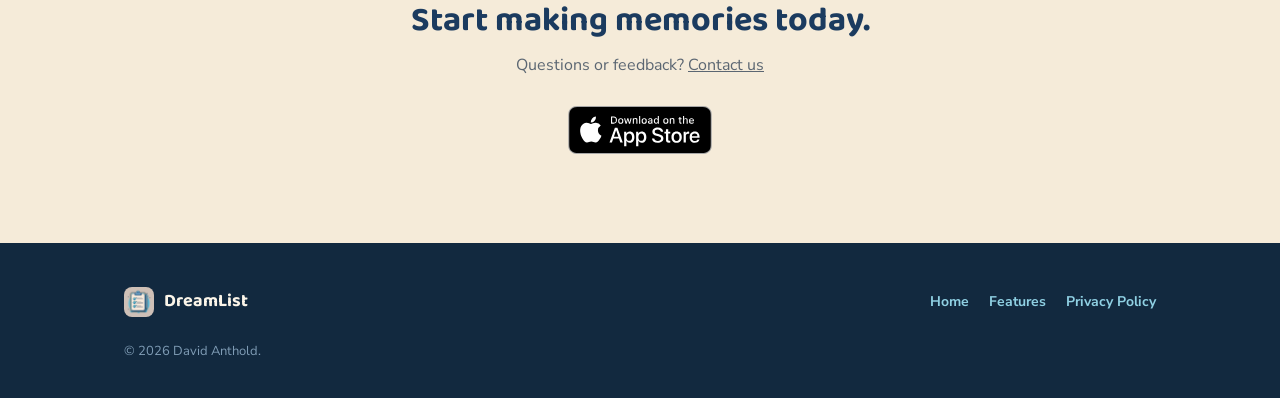
==== commit 4dd6013c: "Update index.html" ====
--- a/index.html
+++ b/index.html
@@ -21,7 +21,7 @@
       <a class="active" href="index.html">Home</a>
       <a href="features.html">Features</a>
       <a href="privacy.html">Privacy</a>
-      <a href="contact.html">Contact Us</a>
+      <a href="contact.html">Contact</a>
     </nav>
   </div>
 </header>
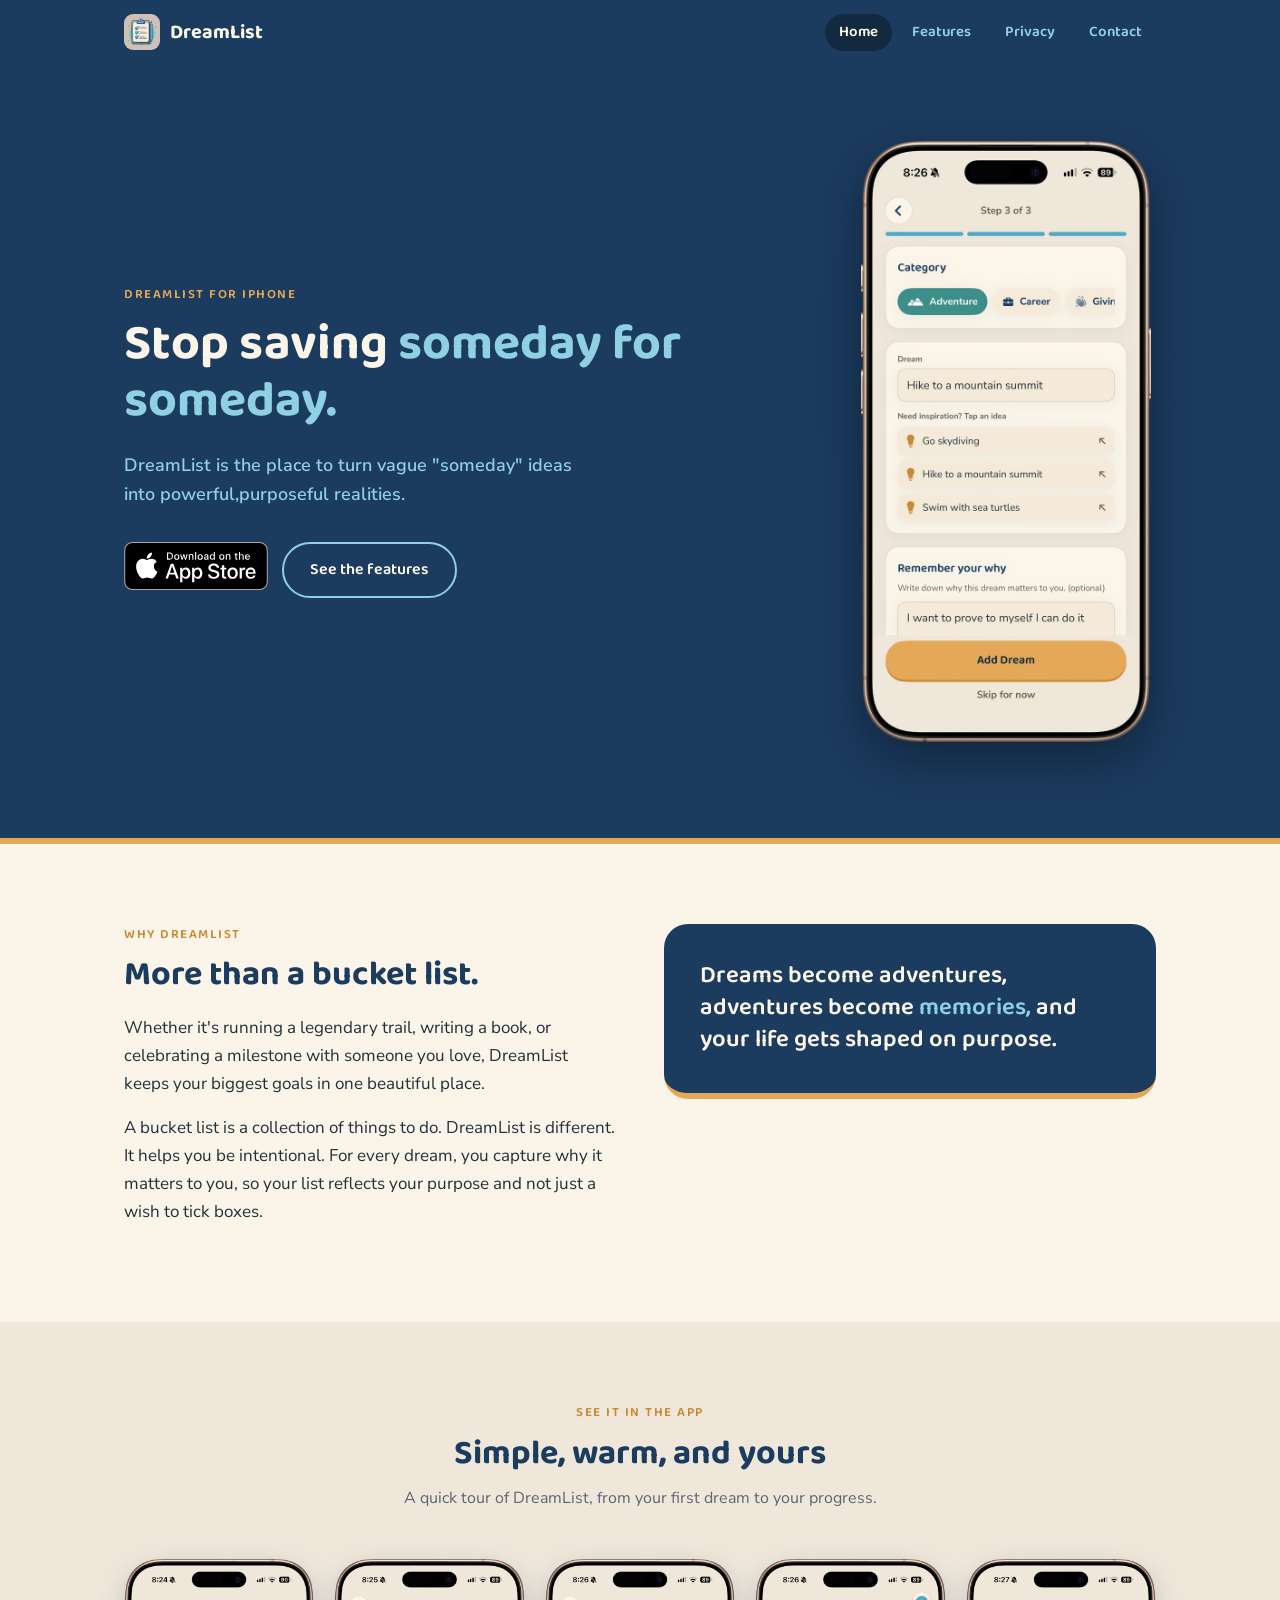
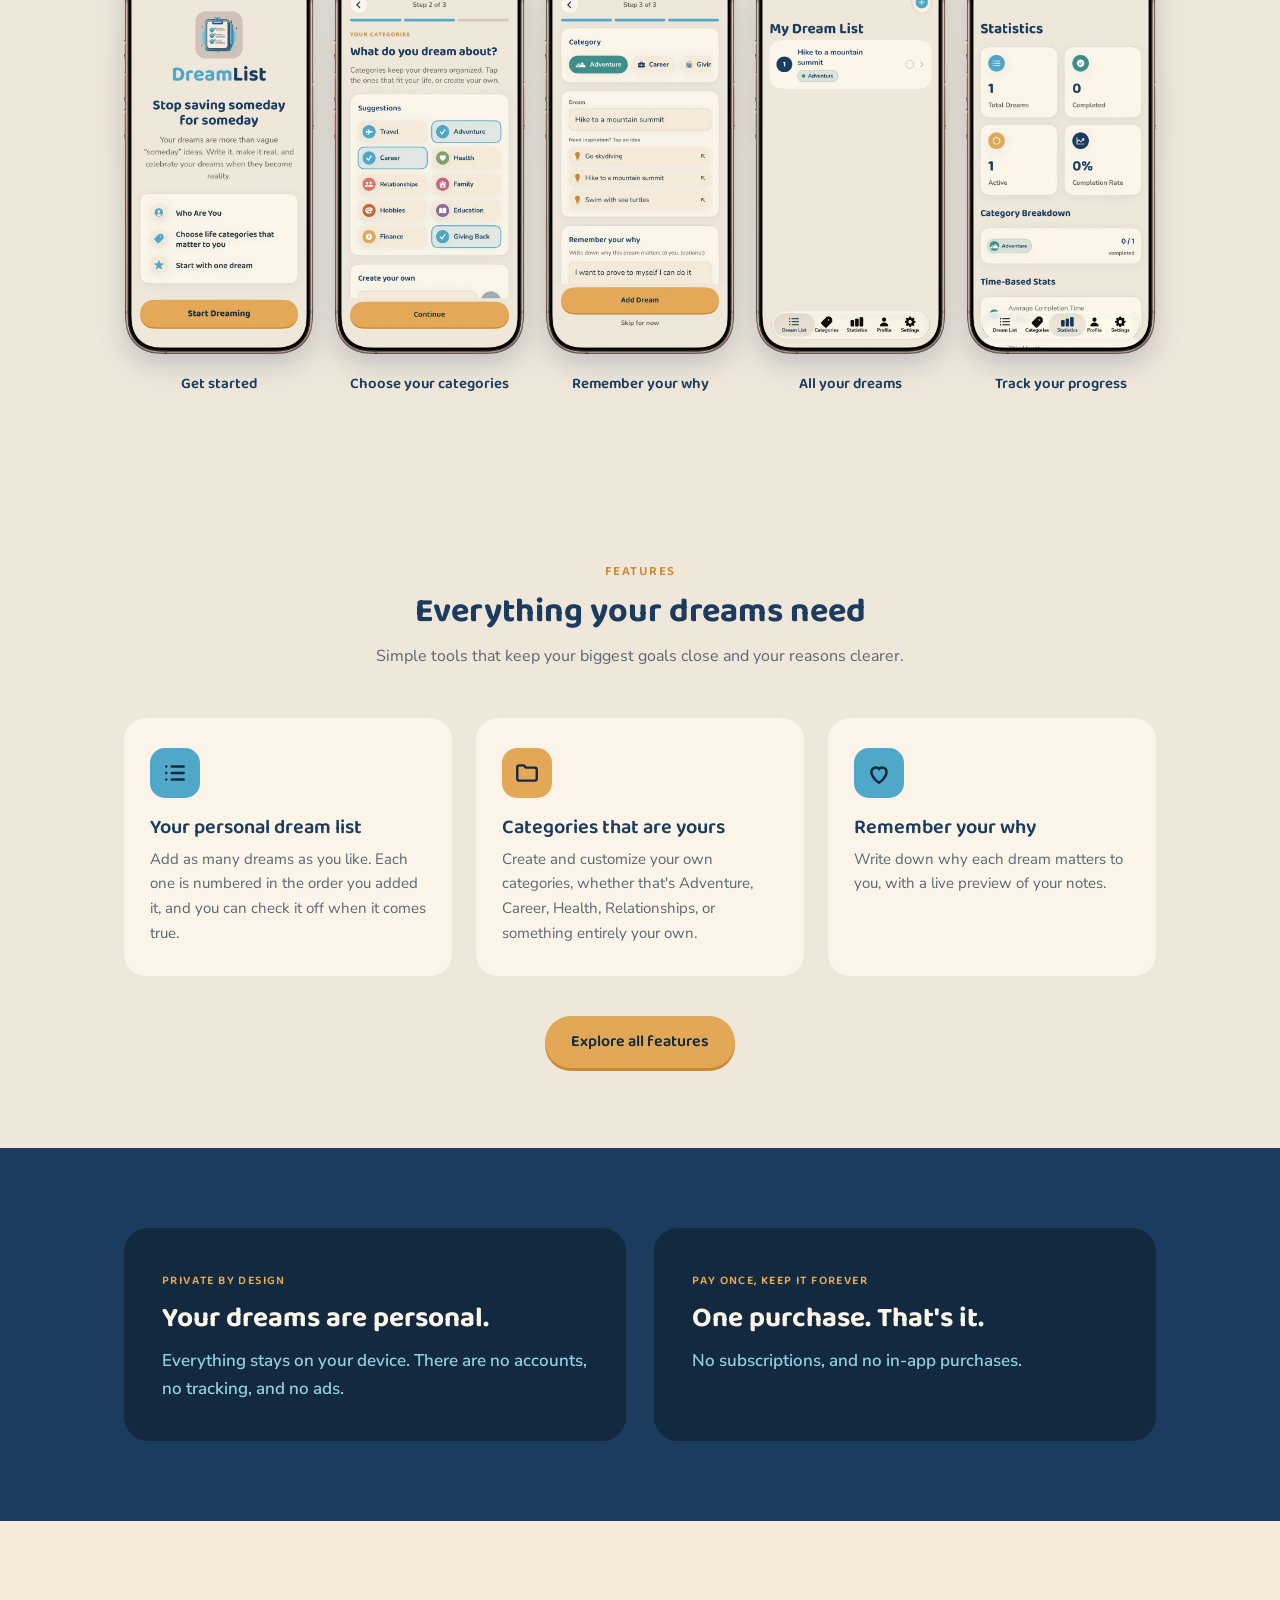
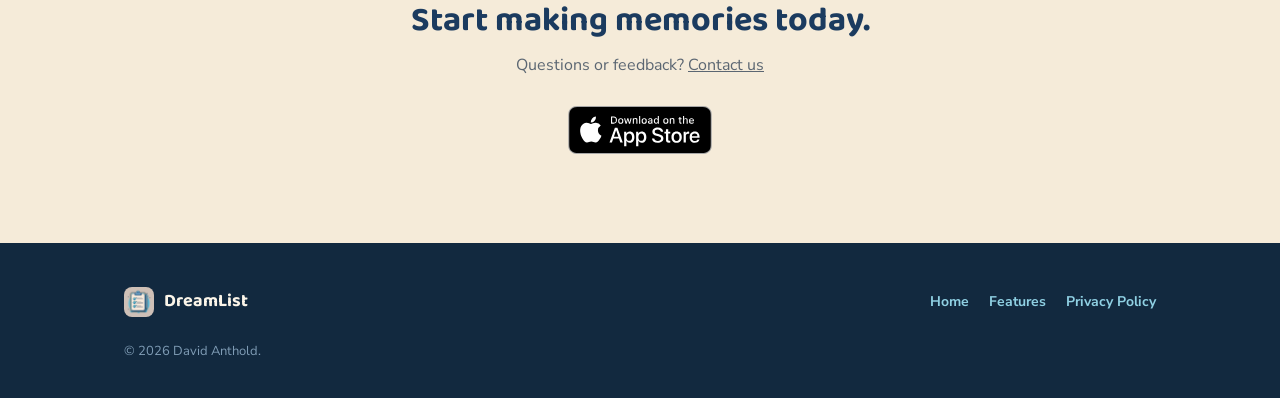
==== commit 1f869eb1: "Update index.html" ====
--- a/index.html
+++ b/index.html
@@ -30,8 +30,8 @@
   <div class="wrap">
     <div class="hero-copy">
       <div class="eyebrow">DreamList for iPhone</div>
-      <h1>Every big dream <span>starts with an idea.</span></h1>
-      <p class="lead">DreamList is the place to capture the things you want to do, see, and become, and to keep going until you've done them.</p>
+      <h1>Stop saving <span>someday for someday.</span></h1>
+      <p class="lead">DreamList is the place to turn vague "someday" ideas into powerful,purposeful realities.</p>
       <div class="actions">
         <a class="appstore" href="#" aria-label="Download DreamList on the App Store"><img src="images/download-on-the-app-store.svg" alt="Download on the App Store" width="144" height="48"></a>
         <a class="btn ghost" href="features.html">See the features</a>
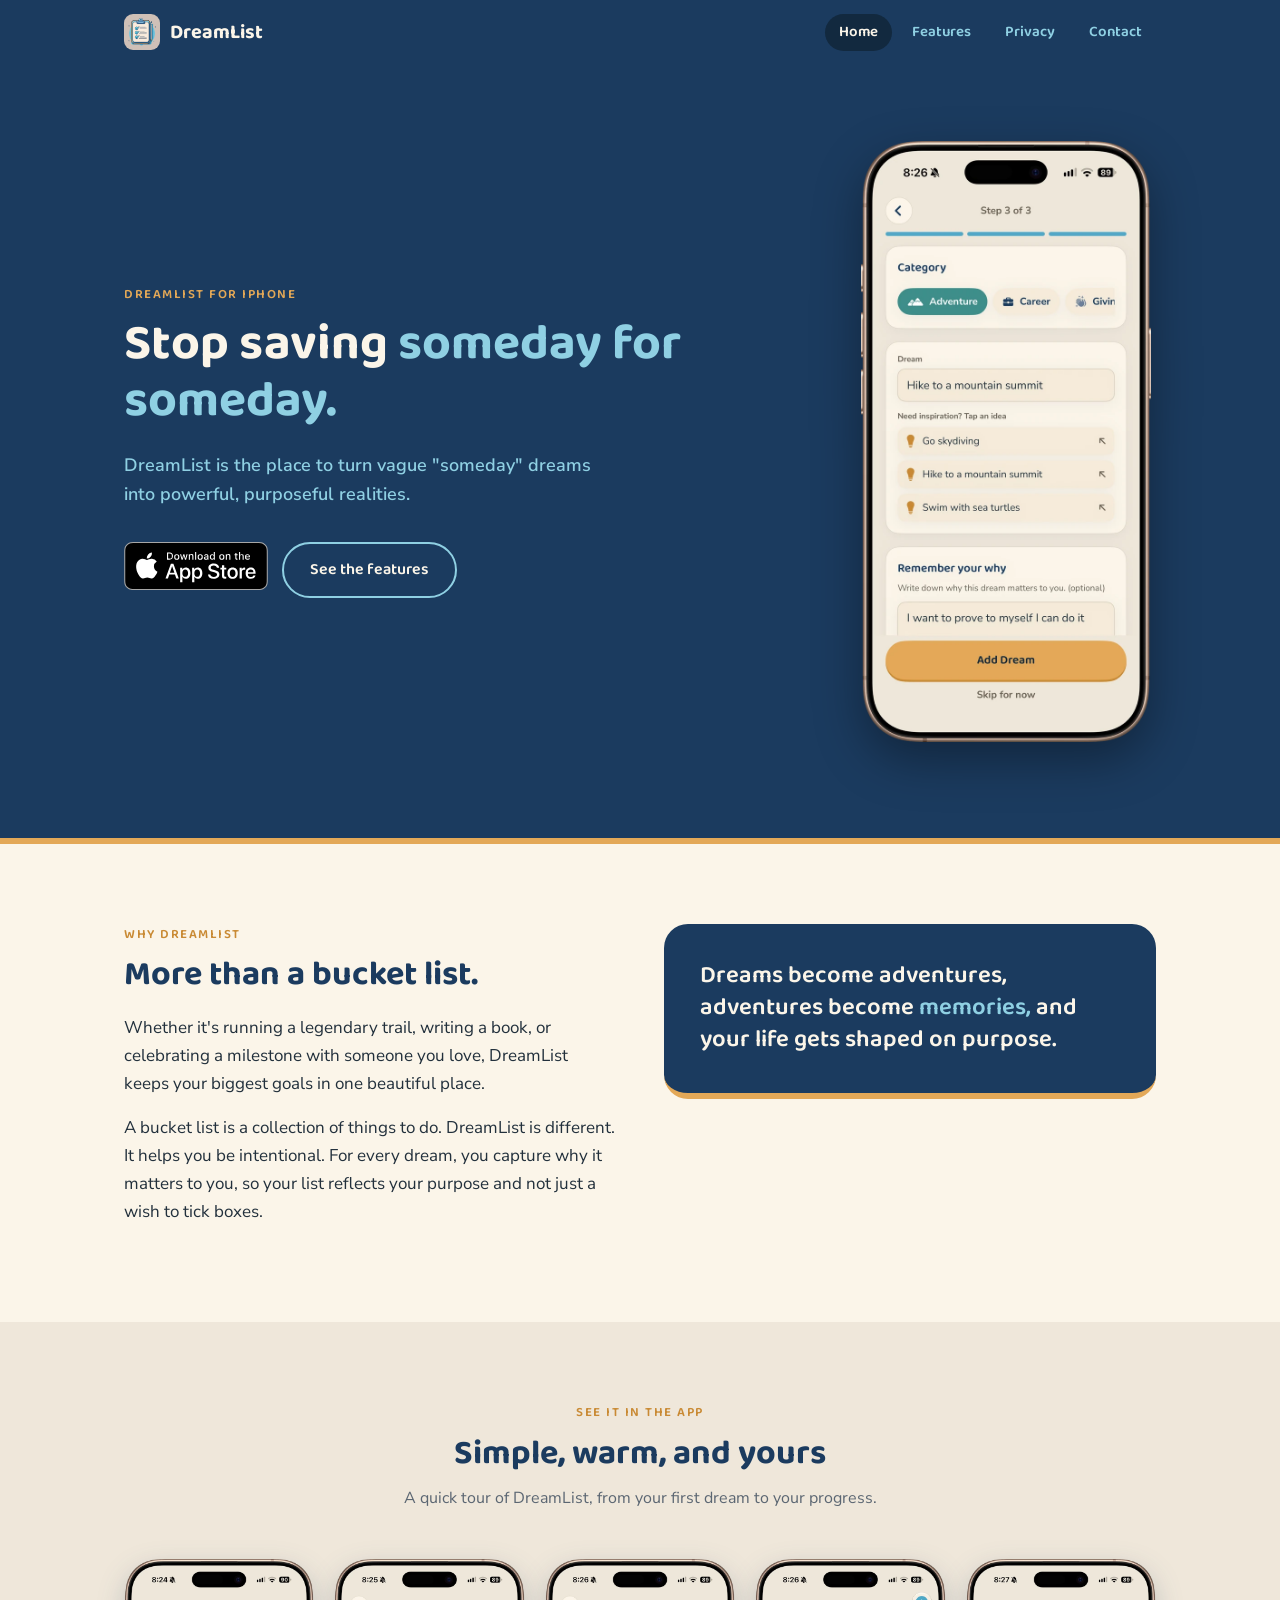
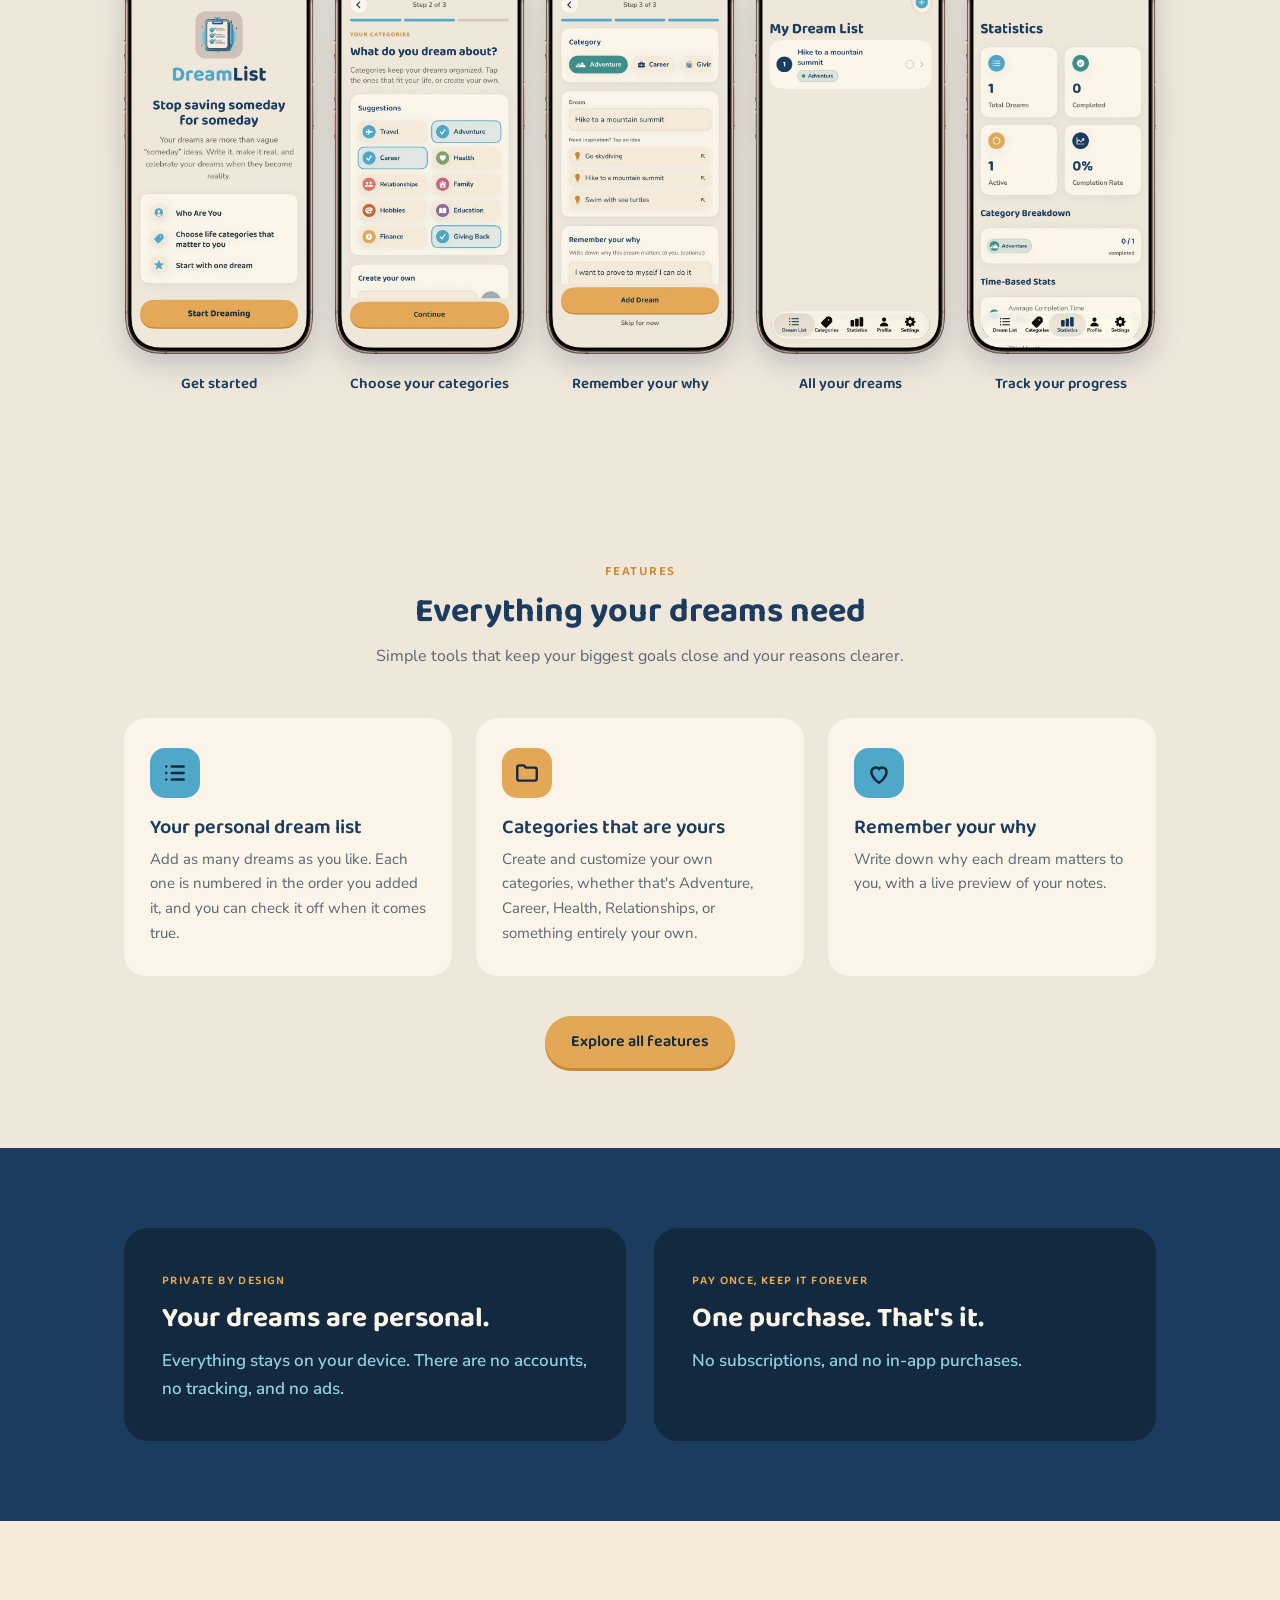
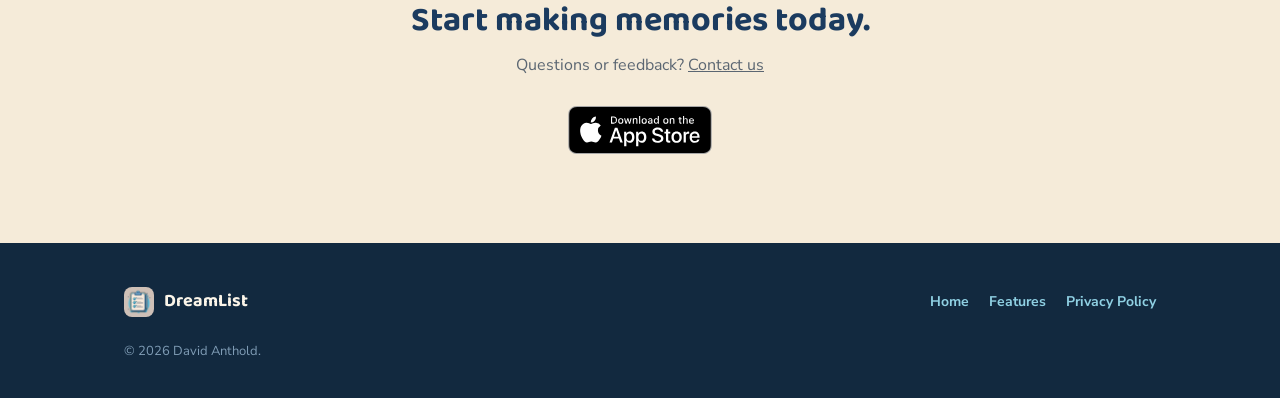
==== commit e8c5879b: "Update index.html" ====
--- a/index.html
+++ b/index.html
@@ -31,7 +31,7 @@
     <div class="hero-copy">
       <div class="eyebrow">DreamList for iPhone</div>
       <h1>Stop saving <span>someday for someday.</span></h1>
-      <p class="lead">DreamList is the place to turn vague "someday" ideas into powerful,purposeful realities.</p>
+      <p class="lead">DreamList is the place to turn vague "someday" dreams into powerful, purposeful realities.</p>
       <div class="actions">
         <a class="appstore" href="#" aria-label="Download DreamList on the App Store"><img src="images/download-on-the-app-store.svg" alt="Download on the App Store" width="144" height="48"></a>
         <a class="btn ghost" href="features.html">See the features</a>
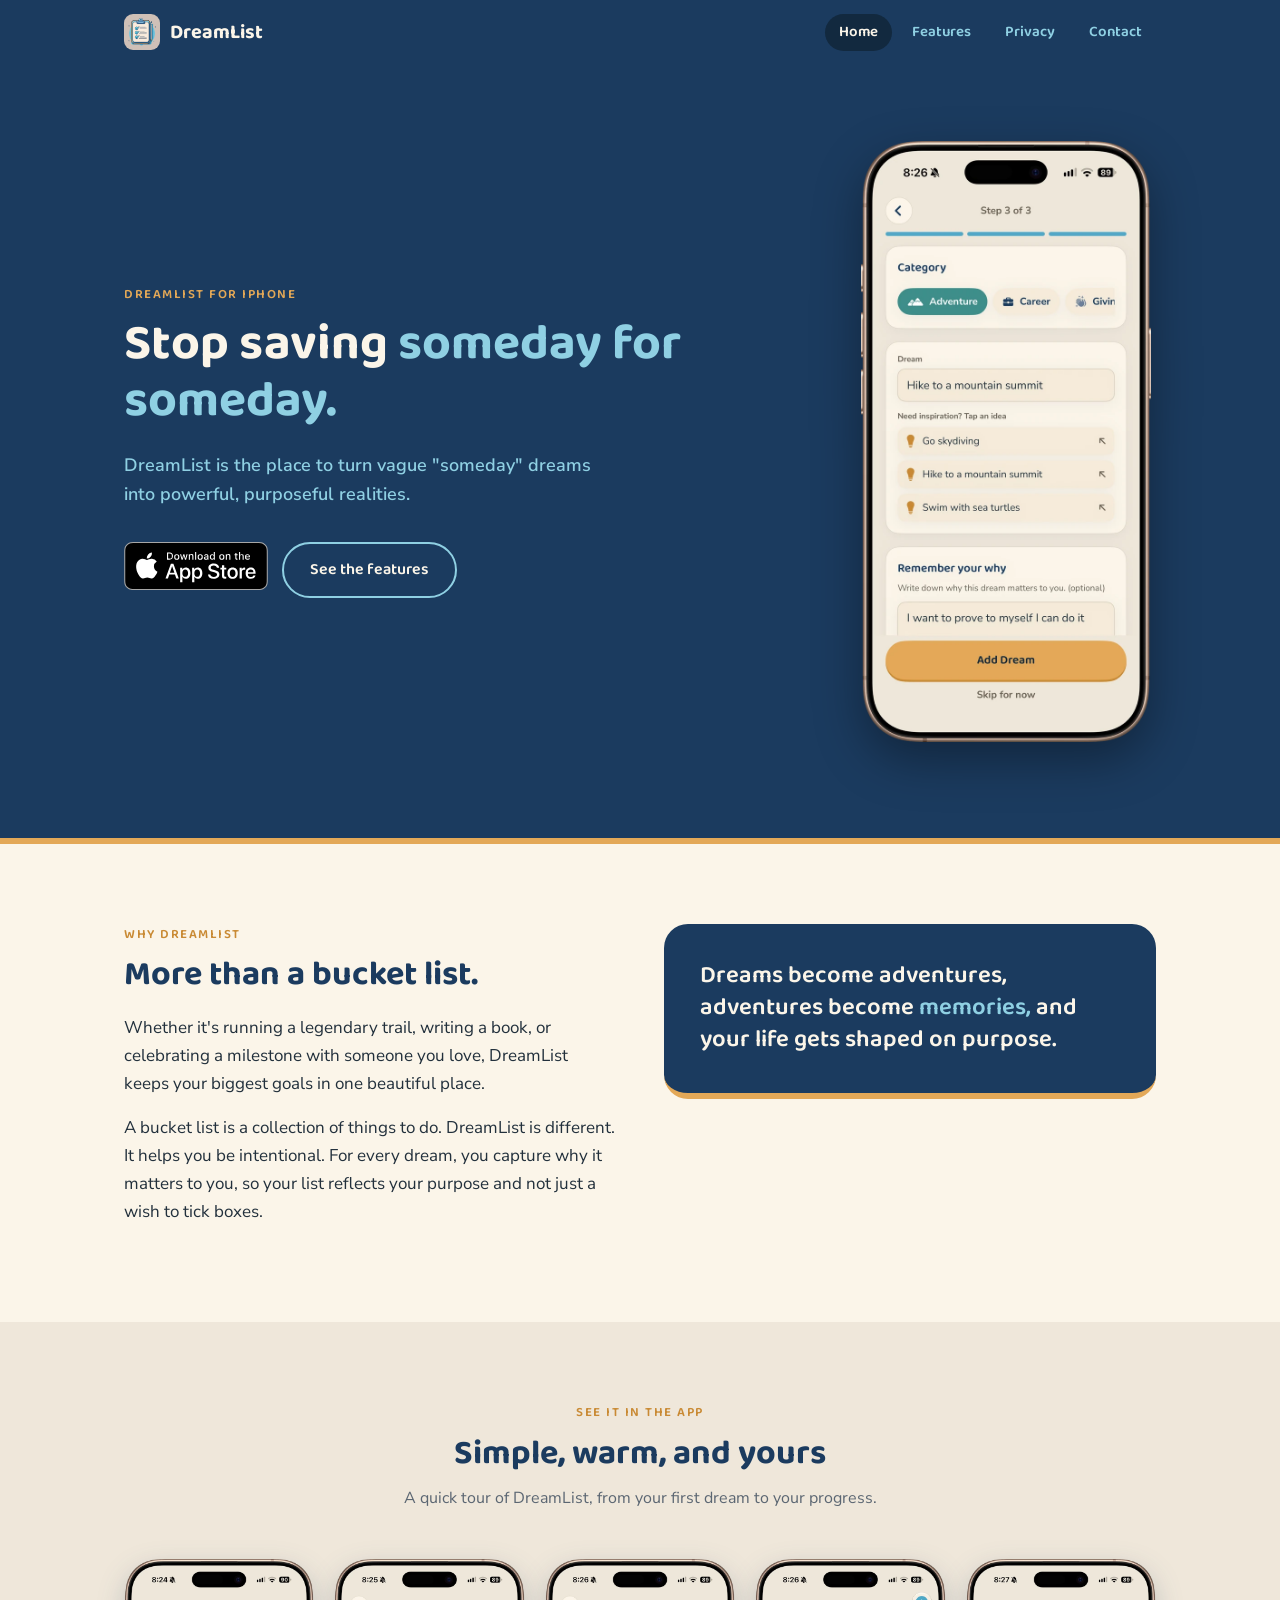
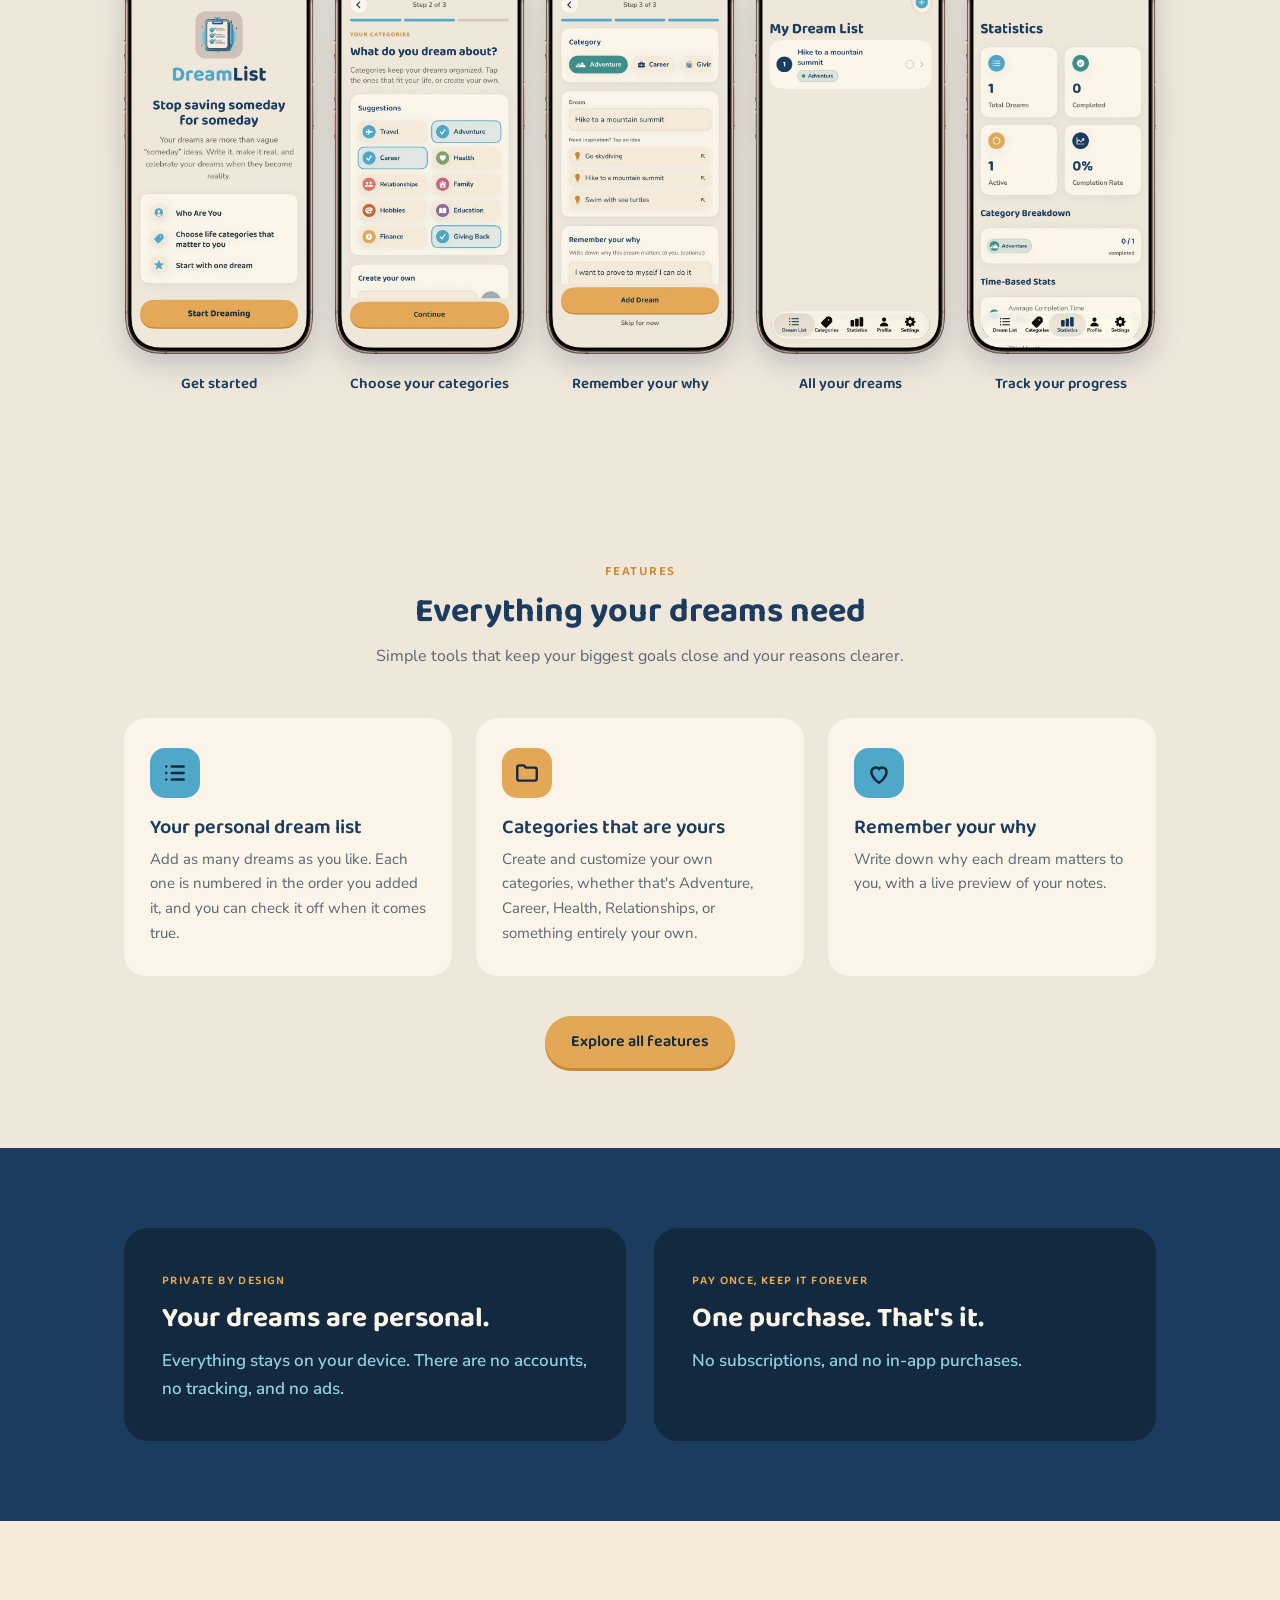
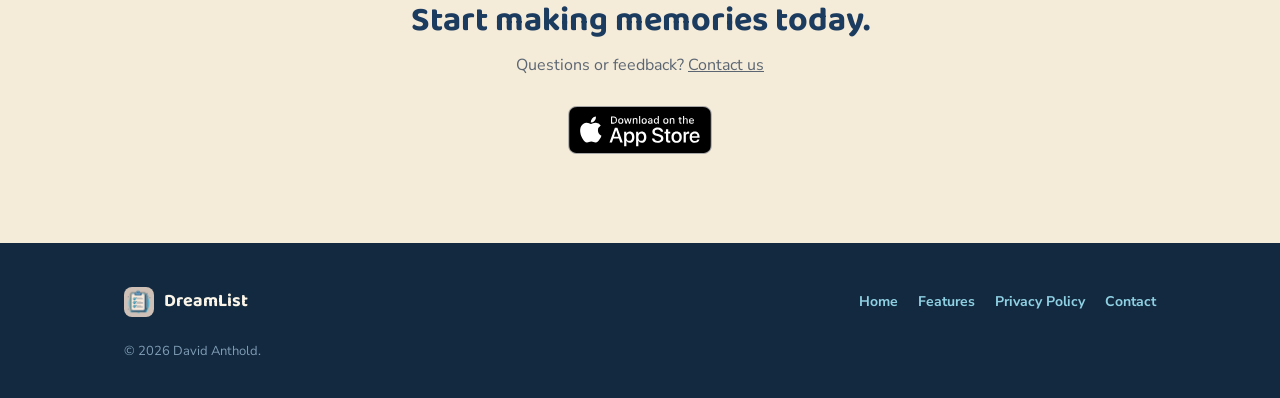
==== commit f54fb876: "Update index.html" ====
--- a/index.html
+++ b/index.html
@@ -138,6 +138,7 @@
       <a href="index.html">Home</a>
       <a href="features.html">Features</a>
       <a href="privacy.html">Privacy Policy</a>
+      <a href="contact.html">Contact</a>
     </nav>
     <div class="small">© 2026 David Anthold.</div>
   </div>
